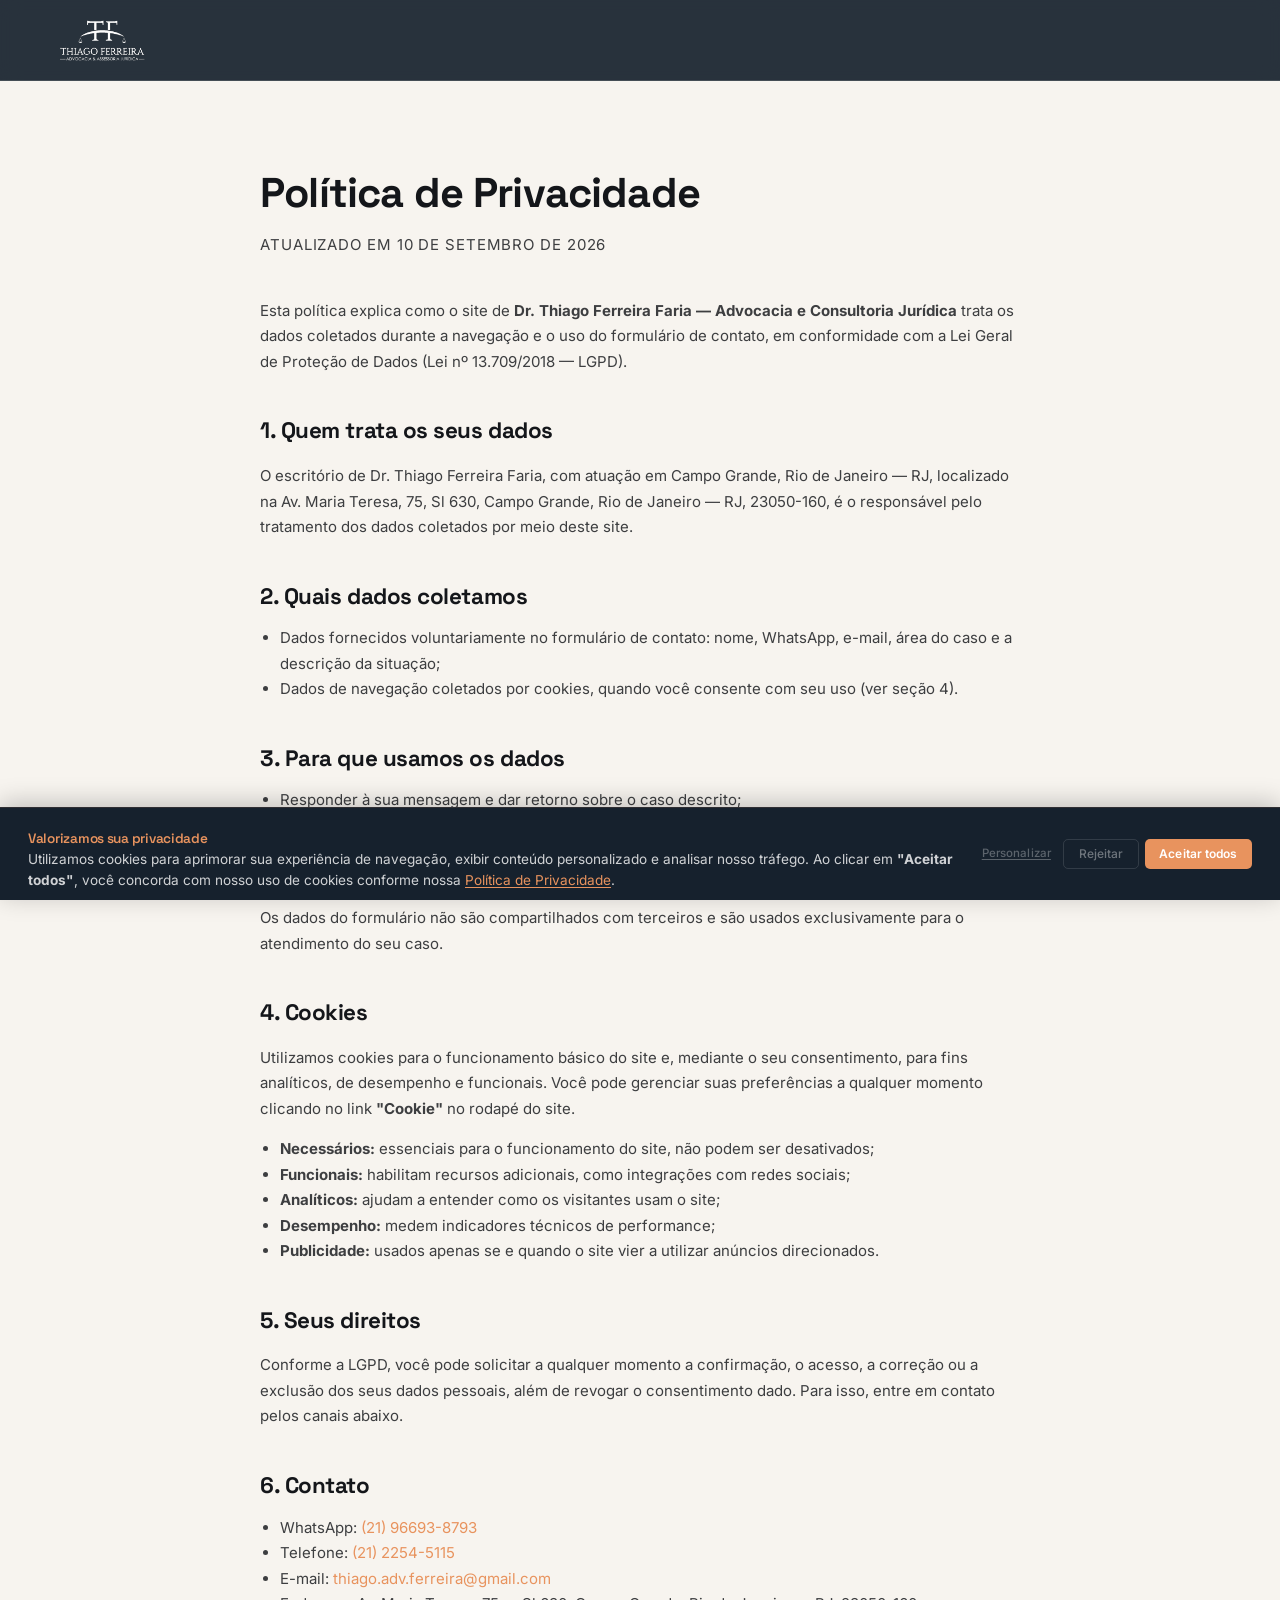
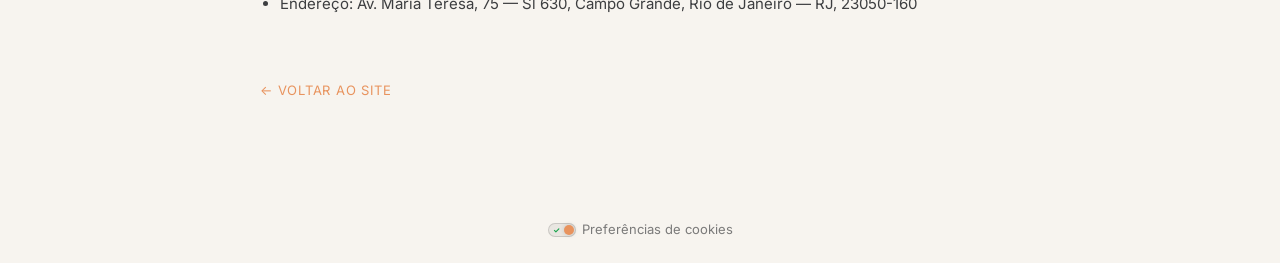
==== politica-de-privacidade.html @ 372c5bd7 "Implementar Cookie Banner Universal AG5 (LGPD) + página de Política de Privacidade Co-Authored-By: C" ====
<!DOCTYPE html>
<html lang="pt-BR">
<head>
<meta charset="UTF-8" />
<meta name="viewport" content="width=device-width, initial-scale=1" />
<title>Política de Privacidade — Dr. Thiago Ferreira Faria Advocacia</title>
<meta name="description" content="Política de privacidade e uso de cookies do site de Dr. Thiago Ferreira Faria — Advocacia e Consultoria Jurídica." />
<meta name="robots" content="noindex, follow" />
<link rel="icon" href="assets/favicon-thiago-ferreira-faria.ico" />
<link rel="preconnect" href="https://fonts.googleapis.com" />
<link rel="preconnect" href="https://fonts.gstatic.com" crossorigin />
<link href="https://fonts.googleapis.com/css2?family=Space+Grotesk:wght@400;500;600;700&family=Inter:wght@300;400;500;600&display=swap" rel="stylesheet" />
<link rel="stylesheet" href="style.css" />
<link rel="stylesheet" href="cookie-banner.css" />
<style>
  .legal{padding:clamp(140px,18vh,180px) var(--pad-x) clamp(64px,10vh,120px);background:var(--color-offwhite)}
  .legal__wrap{max-width:760px;margin:0 auto}
  .legal h1{font-size:clamp(1.8rem,4vw,2.6rem);margin:0 0 8px}
  .legal__updated{margin:0 0 40px;font-size:13px;letter-spacing:.06em;text-transform:uppercase;color:rgba(20,22,26,.55)}
  .legal h2{font-size:clamp(1.1rem,2vw,1.4rem);margin:40px 0 12px}
  .legal p,.legal li{font-size:15px;line-height:1.7;color:rgba(20,22,26,.82)}
  .legal ul{padding-left:20px;margin:0 0 16px}
  .legal a{color:var(--color-copper)}
  .legal__back{display:inline-block;margin-top:48px;font-size:13px;text-transform:uppercase;letter-spacing:.06em}
</style>
</head>
<body>

<nav class="nav is-solid" id="nav">
  <a class="nav__logo" href="index.html" aria-label="Início">
    <img src="assets/logo-thiago-ferreira-faria-advocacia.webp" alt="Thiago Ferreira — Advocacia &amp; Assessoria Jurídica" />
  </a>
</nav>

<main class="legal">
  <div class="legal__wrap">
    <h1>Política de Privacidade</h1>
    <p class="legal__updated">Atualizado em 10 de setembro de 2026</p>

    <p>Esta política explica como o site de <strong>Dr. Thiago Ferreira Faria — Advocacia e Consultoria Jurídica</strong> trata os dados coletados durante a navegação e o uso do formulário de contato, em conformidade com a Lei Geral de Proteção de Dados (Lei nº 13.709/2018 — LGPD).</p>

    <h2>1. Quem trata os seus dados</h2>
    <p>O escritório de Dr. Thiago Ferreira Faria, com atuação em Campo Grande, Rio de Janeiro — RJ, localizado na Av. Maria Teresa, 75, Sl 630, Campo Grande, Rio de Janeiro — RJ, 23050-160, é o responsável pelo tratamento dos dados coletados por meio deste site.</p>

    <h2>2. Quais dados coletamos</h2>
    <ul>
      <li>Dados fornecidos voluntariamente no formulário de contato: nome, WhatsApp, e-mail, área do caso e a descrição da situação;</li>
      <li>Dados de navegação coletados por cookies, quando você consente com seu uso (ver seção 4).</li>
    </ul>

    <h2>3. Para que usamos os dados</h2>
    <ul>
      <li>Responder à sua mensagem e dar retorno sobre o caso descrito;</li>
      <li>Manter contato sobre o andamento do atendimento solicitado;</li>
      <li>Melhorar a experiência de navegação no site, quando cookies analíticos ou de desempenho forem autorizados.</li>
    </ul>
    <p>Os dados do formulário não são compartilhados com terceiros e são usados exclusivamente para o atendimento do seu caso.</p>

    <h2>4. Cookies</h2>
    <p>Utilizamos cookies para o funcionamento básico do site e, mediante o seu consentimento, para fins analíticos, de desempenho e funcionais. Você pode gerenciar suas preferências a qualquer momento clicando no link <strong>"Cookie"</strong> no rodapé do site.</p>
    <ul>
      <li><strong>Necessários:</strong> essenciais para o funcionamento do site, não podem ser desativados;</li>
      <li><strong>Funcionais:</strong> habilitam recursos adicionais, como integrações com redes sociais;</li>
      <li><strong>Analíticos:</strong> ajudam a entender como os visitantes usam o site;</li>
      <li><strong>Desempenho:</strong> medem indicadores técnicos de performance;</li>
      <li><strong>Publicidade:</strong> usados apenas se e quando o site vier a utilizar anúncios direcionados.</li>
    </ul>

    <h2>5. Seus direitos</h2>
    <p>Conforme a LGPD, você pode solicitar a qualquer momento a confirmação, o acesso, a correção ou a exclusão dos seus dados pessoais, além de revogar o consentimento dado. Para isso, entre em contato pelos canais abaixo.</p>

    <h2>6. Contato</h2>
    <ul>
      <li>WhatsApp: <a href="https://wa.me/5521966938793" target="_blank" rel="noopener">(21) 96693-8793</a></li>
      <li>Telefone: <a href="tel:+552122545115">(21) 2254-5115</a></li>
      <li>E-mail: <a href="mailto:thiago.adv.ferreira@gmail.com">thiago.adv.ferreira@gmail.com</a></li>
      <li>Endereço: Av. Maria Teresa, 75 — Sl 630, Campo Grande, Rio de Janeiro — RJ, 23050-160</li>
    </ul>

    <a class="legal__back" href="index.html">← Voltar ao site</a>
  </div>
</main>

<div class="wrap" style="max-width:1180px;margin:0 auto;padding:24px var(--pad-x);text-align:center">
  <a href="#" id="ck-prefs-link" style="text-decoration:none; color:inherit; display:inline-flex; align-items:center; gap:6px; font-size:13px; color:rgba(20,22,26,.55)">
    <span style="display:inline-flex; align-items:center; width:28px; height:14px; background:rgba(20,22,26,0.06); border-radius:10px; padding:2px; border:1px solid rgba(20,22,26,0.15); position:relative; font-size:8px; font-weight:bold;">
      <span style="color:#16a34a; margin-left:2px;">✓</span>
      <span style="color:#dc2626; margin-left:auto; margin-right:2px;">✕</span>
      <span style="position:absolute; left:15px; width:10px; height:10px; background:var(--color-copper); border-radius:50%; box-shadow:0 0 5px rgba(0,0,0,0.15);"></span>
    </span>
    Preferências de cookies
  </a>
</div>

<div id="ck-banner" class="ck-banner" role="dialog" aria-modal="true" aria-label="Aviso de cookies" aria-live="polite" aria-hidden="true">
  <div class="ck-banner__inner">
    <div class="ck-banner__content">
      <h2 class="ck-banner__title">Valorizamos sua privacidade</h2>
      <p class="ck-banner__text">
        Utilizamos cookies para aprimorar sua experiência de navegação, exibir conteúdo
        personalizado e analisar nosso tráfego. Ao clicar em <strong>"Aceitar todos"</strong>,
        você concorda com nosso uso de cookies conforme nossa
        <a href="politica-de-privacidade.html" class="ck-banner__link">Política de Privacidade</a>.
      </p>
    </div>
    <div class="ck-banner__actions">
      <button id="ck-customize" class="ck-btn ck-btn--ghost">Personalizar</button>
      <button id="ck-reject" class="ck-btn ck-btn--outline">Rejeitar</button>
      <button id="ck-accept-all" class="ck-btn ck-btn--primary">Aceitar todos</button>
    </div>
  </div>
</div>

<div id="ck-modal" class="ck-modal" role="dialog" aria-modal="true" aria-label="Personalizar preferências de cookies" aria-hidden="true">
  <div class="ck-modal__overlay" id="ck-modal-overlay"></div>
  <div class="ck-modal__box">
    <div class="ck-modal__header">
      <h2 class="ck-modal__title">Personalizar preferências de consentimento</h2>
      <button class="ck-modal__close" id="ck-modal-close" aria-label="Fechar modal">
        <svg width="18" height="18" viewBox="0 0 24 24" fill="none" aria-hidden="true">
          <path d="M18 6L6 18M6 6l12 12" stroke="currentColor" stroke-width="2" stroke-linecap="round" stroke-linejoin="round" />
        </svg>
      </button>
    </div>
    <div class="ck-modal__body">
      <p class="ck-modal__intro">
        Utilizamos cookies para ajudar você a navegar com eficiência e executar certas funções.
        Os cookies classificados como <strong>"Necessário"</strong> são essenciais para o
        funcionamento básico do site e não podem ser desativados.
      </p>

      <div class="ck-category">
        <div class="ck-category__header">
          <div class="ck-category__info">
            <h3 class="ck-category__name">Necessário</h3>
            <p class="ck-category__desc">Essenciais para o funcionamento do site. Não armazenam dados pessoalmente identificáveis.</p>
          </div>
          <span class="ck-category__badge">Sempre ativo</span>
        </div>
      </div>

      <div class="ck-category">
        <div class="ck-category__header">
          <div class="ck-category__info">
            <h3 class="ck-category__name">Funcional</h3>
            <p class="ck-category__desc">Ajudam a executar funcionalidades como compartilhamento em mídia social e recursos de terceiros.</p>
          </div>
          <label class="ck-toggle" aria-label="Ativar cookies funcionais">
            <input type="checkbox" id="ck-functional" name="functional">
            <span class="ck-toggle__slider"></span>
          </label>
        </div>
      </div>

      <div class="ck-category">
        <div class="ck-category__header">
          <div class="ck-category__info">
            <h3 class="ck-category__name">Analítico</h3>
            <p class="ck-category__desc">Usados para entender como os visitantes interagem com o site (visitantes, taxa de rejeição, etc.).</p>
          </div>
          <label class="ck-toggle" aria-label="Ativar cookies analíticos">
            <input type="checkbox" id="ck-analytics" name="analytics">
            <span class="ck-toggle__slider"></span>
          </label>
        </div>
      </div>

      <div class="ck-category">
        <div class="ck-category__header">
          <div class="ck-category__info">
            <h3 class="ck-category__name">Desempenho</h3>
            <p class="ck-category__desc">Analisam índices de desempenho do site para oferecer melhor experiência ao visitante.</p>
          </div>
          <label class="ck-toggle" aria-label="Ativar cookies de desempenho">
            <input type="checkbox" id="ck-performance" name="performance">
            <span class="ck-toggle__slider"></span>
          </label>
        </div>
      </div>

      <div class="ck-category">
        <div class="ck-category__header">
          <div class="ck-category__info">
            <h3 class="ck-category__name">Publicidade</h3>
            <p class="ck-category__desc">Entregam anúncios personalizados com base nas páginas visitadas anteriormente.</p>
          </div>
          <label class="ck-toggle" aria-label="Ativar cookies de publicidade">
            <input type="checkbox" id="ck-advertising" name="advertising">
            <span class="ck-toggle__slider"></span>
          </label>
        </div>
      </div>
    </div>

    <div class="ck-modal__footer">
      <button id="ck-modal-reject" class="ck-btn ck-btn--outline">Rejeitar</button>
      <button id="ck-modal-save" class="ck-btn ck-btn--ghost">Salvar Preferências</button>
      <button id="ck-modal-accept-all" class="ck-btn ck-btn--primary">Aceitar todos</button>
    </div>
  </div>
</div>

<button id="ck-prefs-btn" class="ck-prefs-btn" aria-label="Preferências de cookies" style="display:none;">Cookies</button>

<script src="cookie-banner.js" defer></script>
</body>
</html>
---- style.css ----
:root{
  --color-navy:#16212D;
  --color-navy-soft:#1B2836;
  --color-copper:#E8935E;
  --color-offwhite:#F7F4EF;
  --color-ink:#14161A;
  --pad-x:clamp(16px,4vw,56px);
  --sec-y:clamp(64px,12vh,140px);
  --ease-out-soft:cubic-bezier(.16,1,.3,1);
}

*,*::before,*::after{box-sizing:border-box}
html{scroll-behavior:smooth}
body{
  margin:0;background:var(--color-offwhite);color:var(--color-ink);
  font-family:Inter,system-ui,-apple-system,sans-serif;font-size:16px;line-height:1.5;
  -webkit-font-smoothing:antialiased;overflow-x:hidden;
}
img{max-width:100%;display:block}
a{color:var(--color-copper);text-decoration:none;transition:color .2s ease}
a:hover{color:var(--color-ink)}
h1,h2,h3{font-family:'Space Grotesk',Inter,sans-serif;letter-spacing:-.02em;text-wrap:balance}
p{text-wrap:pretty}

/* ---------- utilitários ---------- */
.wrap{max-width:1180px;margin:0 auto}
.wrap--narrow{max-width:1000px}
.section{padding:var(--sec-y) var(--pad-x)}
.section--tight{padding-top:0}
.section--light{background:var(--color-offwhite)}
.section--navy{background:var(--color-navy);color:var(--color-offwhite)}
.kicker{margin:0 0 18px;font-size:12px;letter-spacing:.26em;text-transform:uppercase;font-weight:600}
.kicker--copper{color:var(--color-copper)}
.h2{margin:0;font-weight:600;font-size:clamp(1.9rem,4.2vw,3.2rem);line-height:1.05}
.h2--sm{font-size:clamp(1.8rem,3.6vw,2.8rem);line-height:1.08;margin-bottom:24px}
.section__title{margin-bottom:clamp(28px,5vh,56px)}
.lede{margin:0 0 18px;font-size:clamp(15px,1.4vw,17px);line-height:1.7;color:rgba(20,22,26,.78)}
.label{margin:0 0 6px;font-size:12px;letter-spacing:.14em;text-transform:uppercase;font-weight:600;color:rgba(247,244,239,.55)}

.btn{
  display:inline-block;padding:16px 26px;border-radius:2px;font-size:14px;font-weight:600;
  letter-spacing:.04em;transition:background .2s ease,color .2s ease,border-color .2s ease;
}
.btn--copper{background:var(--color-copper);color:var(--color-ink)}
.btn--copper:hover{background:var(--color-offwhite);color:var(--color-ink)}
.btn--light{background:var(--color-offwhite);color:var(--color-ink)}
.btn--light:hover{background:var(--color-copper)}
.btn--navy{background:var(--color-navy);color:var(--color-offwhite)}
.btn--navy:hover{background:var(--color-ink);color:var(--color-offwhite)}
.btn--ghost{border:1px solid rgba(247,244,239,.35);color:var(--color-offwhite);font-weight:500}
.btn--ghost:hover{border-color:var(--color-copper);color:var(--color-copper)}
.btn--block{width:100%;border:0;cursor:pointer;text-transform:uppercase;letter-spacing:.06em;padding:16px;font-family:inherit}

/* ---------- nav ---------- */
.nav{
  position:fixed;inset:0 0 auto;z-index:100;display:flex;align-items:center;justify-content:space-between;
  gap:16px;padding:14px var(--pad-x);border-bottom:1px solid transparent;
  transition:background .3s ease,backdrop-filter .3s ease,border-color .3s ease;
}
.nav.is-solid{background:rgba(22,33,45,.92);backdrop-filter:blur(10px);border-bottom-color:rgba(247,244,239,.14)}
.nav__logo img{height:52px;width:auto}
.nav__right{display:flex;align-items:center;gap:clamp(14px,2vw,30px)}
.nav__menu{display:none;gap:clamp(14px,2vw,30px);align-items:center}
.nav__menu a{color:var(--color-offwhite);font-size:13px;letter-spacing:.08em;text-transform:uppercase;font-weight:500}
.nav__menu a:hover{color:var(--color-copper)}
.nav__cta{padding:12px 20px;font-size:13px;text-transform:uppercase;letter-spacing:.06em;white-space:nowrap}
.nav__toggle{
  display:flex;flex-direction:column;justify-content:center;gap:5px;width:42px;height:42px;
  background:none;border:1px solid rgba(247,244,239,.3);border-radius:2px;cursor:pointer;padding:0 10px;
}
.nav__toggle span{display:block;height:1.5px;background:var(--color-offwhite)}

@media (min-width:900px){
  .nav__menu{display:flex}
  .nav__toggle{display:none}
}
@media (max-width:899px){
  .nav__cta{font-size:12px;padding:11px 14px}
  .nav::before{
    content:'';position:absolute;inset:0;z-index:-1;pointer-events:none;
    background:linear-gradient(180deg,rgba(20,22,26,.55),rgba(20,22,26,0));
    opacity:1;transition:opacity .3s ease;
  }
  .nav.is-solid::before{opacity:0}
}

/* ---------- drawer (menu mobile) ---------- */
.drawer-overlay{
  position:fixed;inset:0;z-index:9998;background:rgba(20,22,26,.55);
  opacity:0;visibility:hidden;transition:opacity .3s var(--ease-out-soft),visibility 0s linear .3s;
}
.drawer-overlay.is-open{opacity:1;visibility:visible;transition:opacity .3s var(--ease-out-soft)}

.drawer{
  position:fixed;top:0;right:0;bottom:0;z-index:9999;width:min(84vw,360px);
  background:var(--color-navy);color:var(--color-offwhite);
  display:flex;flex-direction:column;
  box-shadow:-20px 0 60px rgba(0,0,0,.35);
  transform:translateX(100%);transition:transform .35s var(--ease-out-soft);
}
.drawer.is-open{transform:translateX(0)}

.drawer__head{
  display:flex;align-items:center;justify-content:space-between;
  padding:18px var(--pad-x);border-bottom:1px solid rgba(247,244,239,.14);
}
.drawer__logo{height:44px;width:auto}
.drawer__close{
  display:flex;align-items:center;justify-content:center;position:relative;
  width:42px;height:42px;background:none;border:1px solid rgba(247,244,239,.3);
  border-radius:2px;cursor:pointer;padding:0;
}
.drawer__close span{
  position:absolute;width:18px;height:1.5px;background:var(--color-offwhite);
}
.drawer__close span:first-child{transform:rotate(45deg)}
.drawer__close span:last-child{transform:rotate(-45deg)}

.drawer__menu{
  display:flex;flex-direction:column;gap:6px;padding:24px var(--pad-x);overflow-y:auto;
}
.drawer__menu a{
  padding:14px 2px;color:var(--color-offwhite);font-family:'Space Grotesk',Inter,sans-serif;
  font-size:20px;font-weight:500;letter-spacing:-.01em;opacity:.85;
  border-bottom:1px solid rgba(247,244,239,.1);transition:opacity .2s ease,color .2s ease;
}
.drawer__menu a:hover{opacity:1;color:var(--color-copper)}
.drawer__cta{
  margin-top:18px;text-align:center;border:0;font-size:13px;
  text-transform:uppercase;letter-spacing:.06em;
}

body.drawer-lock{overflow:hidden}

@media (min-width:900px){
  .drawer,.drawer-overlay{display:none}
}

/* ---------- hero ---------- */
.hero{
  position:relative;overflow:hidden;background:var(--color-navy);color:var(--color-offwhite);
  min-height:92vh;display:flex;flex-direction:column;justify-content:center;
  padding:clamp(110px,15vh,150px) var(--pad-x) clamp(48px,7vh,80px);
}
.hero__glow{position:absolute;top:0;right:0;width:52%;height:100%;pointer-events:none;
  background:linear-gradient(180deg,rgba(232,147,94,.10),rgba(232,147,94,0))}
.hero__inner{position:relative;max-width:1600px;margin:0 auto;display:grid;grid-template-columns:1fr;gap:clamp(32px,5vw,64px);align-items:center}
.hero__text{min-width:0;max-width:820px}
.hero__title{margin:0;font-weight:600;line-height:.94;letter-spacing:-.03em;font-size:clamp(2.8rem,7.8vw,7rem)}
.hero__title span{display:block}
.hero__accent{color:var(--color-copper)}
.hero__lede{margin:clamp(20px,3.5vh,32px) 0 0;max-width:48ch;font-size:clamp(15px,1.5vw,19px);line-height:1.6;color:rgba(247,244,239,.86)}
.hero__actions{display:flex;flex-wrap:wrap;gap:12px;margin-top:clamp(24px,3.5vh,36px)}
.hero__figure{max-width:420px;width:100%;margin:0;position:relative;justify-self:start;
  animation:revealIn 900ms ease-out 200ms both}
.hero__figure img{width:100%;border-radius:2px;box-shadow:0 30px 70px rgba(0,0,0,.55)}
.hero__figure figcaption{
  position:absolute;left:0;bottom:-1px;background:var(--color-copper);color:var(--color-ink);
  font-size:11px;letter-spacing:.14em;text-transform:uppercase;font-weight:600;padding:8px 12px;
}

@media (min-width:1000px){
  .hero__inner{grid-template-columns:1.5fr 1fr}
  .hero__figure{justify-self:end;max-width:100%}
}

/* ---------- hero mobile: foto de fundo com degradê ---------- */
@media (max-width:999px){
  .hero{min-height:100svh;justify-content:flex-end;padding-bottom:clamp(40px,7vh,64px)}
  .hero__inner{display:block}
  .hero__figure{
    position:absolute;inset:0;max-width:none;margin:0;z-index:0;
    animation:none;justify-self:auto;
  }
  .hero__figure img{
    width:100%;height:100%;object-fit:cover;object-position:75% 22%;
    border-radius:0;box-shadow:none;opacity:.4;
  }
  .hero__figure::after{
    content:'';position:absolute;inset:0;
    background:linear-gradient(90deg,var(--color-navy) 40%,rgba(22,33,45,.55) 68%,rgba(22,33,45,.15) 100%),
      linear-gradient(0deg,var(--color-navy) 0%,rgba(22,33,45,.2) 30%,rgba(22,33,45,.2) 70%,var(--color-navy) 100%);
  }
  .hero__figure figcaption{display:none}
  .hero__text{position:relative;z-index:1}
}

/* ---------- problema ---------- */
.problem__grid{display:grid;grid-template-columns:repeat(auto-fit,minmax(280px,1fr));gap:clamp(28px,5vw,72px);align-items:start}
.problem__body{display:flex;flex-direction:column;gap:22px}
.pillars{list-style:none;margin:0;padding:0;display:grid;gap:1px;background:rgba(20,22,26,.12);border-top:1px solid rgba(20,22,26,.12)}
.pillars li{background:var(--color-offwhite);padding:20px 0;display:flex;gap:18px;align-items:baseline}
.pillars span{font-family:'Space Grotesk',sans-serif;color:var(--color-copper);font-weight:600;font-size:14px}
.pillars p{margin:0;font-size:15px;line-height:1.6}
.pillars strong{font-weight:600}

/* ---------- serviços ---------- */
.section__head{display:flex;flex-wrap:wrap;justify-content:space-between;align-items:end;gap:24px;margin-bottom:clamp(36px,6vh,72px)}
.section__head .h2{max-width:20ch;font-size:clamp(1.9rem,4.4vw,3.4rem);line-height:1.04}
.section__head-note{margin:0;max-width:36ch;font-size:15px;line-height:1.7;color:rgba(247,244,239,.7)}
.services{display:grid;grid-template-columns:repeat(auto-fit,minmax(min(100%,300px),1fr));gap:1px;background:rgba(247,244,239,.16)}
.service{
  position:relative;overflow:hidden;background:var(--color-navy);padding:clamp(28px,4vw,44px);
  min-height:280px;display:flex;flex-direction:column;justify-content:flex-end;transition:background .25s ease;
}
.service:hover{background:var(--color-navy-soft)}
.service__num{
  position:absolute;top:8px;right:16px;pointer-events:none;font-family:'Space Grotesk',sans-serif;
  font-weight:700;font-size:clamp(5rem,9vw,8rem);line-height:1;color:rgba(232,147,94,.16);
}
.service h3{position:relative;margin:0 0 12px;font-size:clamp(1.3rem,2.2vw,1.75rem);font-weight:600}
.service p{position:relative;margin:0;font-size:15px;line-height:1.65;color:rgba(247,244,239,.76)}
.service--cta{background:var(--color-copper);color:var(--color-ink);justify-content:space-between;gap:20px}
.service--cta:hover{background:var(--color-copper)}
.service--cta h3{line-height:1.15;margin:0}
.service--cta p{margin:0 0 20px;color:rgba(20,22,26,.8)}

/* ---------- galeria ---------- */
.gallery{display:grid;grid-template-columns:repeat(auto-fit,minmax(min(100%,260px),1fr));gap:clamp(16px,2.5vw,28px)}
.gallery figure{margin:0}
.gallery img{width:100%;aspect-ratio:3/4;object-fit:cover;border-radius:2px;filter:saturate(.9)}
.gallery .img--top{object-position:center 20%;filter:none}
.gallery figcaption{margin-top:12px;font-size:13px;line-height:1.5;color:rgba(20,22,26,.62)}
.video-card{
  background:var(--color-navy);color:var(--color-offwhite);border-radius:2px;
  padding:clamp(24px,3vw,32px);display:flex;flex-direction:column;justify-content:space-between;gap:24px;
}
.video-card__title{margin:0;font-family:'Space Grotesk',sans-serif;font-size:clamp(1.1rem,1.8vw,1.4rem);line-height:1.3;font-weight:500}
.video-card p{margin:0 0 18px;font-size:14px;line-height:1.6;color:rgba(247,244,239,.72)}
.video-card .btn{padding:12px 18px;font-size:13px}

/* ---------- sobre + counters ---------- */
.about{display:grid;grid-template-columns:repeat(auto-fit,minmax(min(100%,320px),1fr));gap:clamp(32px,5vw,72px);align-items:center}
.signature{margin:0;font-size:13px;letter-spacing:.1em;text-transform:uppercase;color:rgba(20,22,26,.55);font-weight:600}
.counters{display:grid;grid-template-columns:repeat(auto-fit,minmax(150px,1fr));gap:1px;background:rgba(20,22,26,.14)}
.counter{background:var(--color-offwhite);padding:clamp(22px,3vw,34px) clamp(16px,2vw,24px)}
.counter__num{margin:0;font-family:'Space Grotesk',sans-serif;font-weight:700;font-size:clamp(2.6rem,6vw,4rem);line-height:1;letter-spacing:-.04em;color:var(--color-navy)}
.counter__label{margin:10px 0 0;font-size:13px;line-height:1.5;letter-spacing:.06em;text-transform:uppercase;color:rgba(20,22,26,.6);font-weight:600}
.counter--dark{background:var(--color-navy);color:var(--color-offwhite);display:flex;flex-direction:column;justify-content:center;gap:8px}
.counter__title{margin:0;font-family:'Space Grotesk',sans-serif;font-size:1.05rem;font-weight:600;line-height:1.3}
.counter__sub{margin:0;font-size:13px;line-height:1.5;color:rgba(247,244,239,.72)}

/* ---------- citação ---------- */
.quote{
  background:var(--color-navy);color:var(--color-offwhite);min-height:70vh;
  display:flex;align-items:center;justify-content:center;padding:clamp(80px,18vh,180px) var(--pad-x);
}
.quote blockquote{margin:0;max-width:22ch;text-align:center;animation:fadeIn 900ms ease-in-out both}
.quote p{margin:0;font-family:'Space Grotesk',sans-serif;font-weight:600;font-size:clamp(2rem,6.4vw,5rem);line-height:1.04;letter-spacing:-.03em}
.quote span{color:var(--color-copper)}
.quote footer{margin-top:clamp(24px,4vh,44px);font-size:12px;letter-spacing:.22em;text-transform:uppercase;color:rgba(247,244,239,.6);font-weight:600}

/* ---------- faq ---------- */
.faq{border-top:1px solid rgba(20,22,26,.16)}
.faq__item{border-bottom:1px solid rgba(20,22,26,.16)}
.faq__q{
  width:100%;background:none;border:0;padding:24px 0;cursor:pointer;color:var(--color-ink);
  display:flex;gap:20px;align-items:baseline;justify-content:space-between;text-align:left;font-family:inherit;
}
.faq__q span{font-family:'Space Grotesk',sans-serif;font-size:clamp(1rem,1.7vw,1.3rem);font-weight:500;line-height:1.35}
.faq__q i{color:var(--color-copper);font-size:22px;line-height:1;font-style:normal;flex:0 0 auto;transition:transform .25s ease}
.faq__q[aria-expanded="true"] i{transform:rotate(45deg)}
.faq__a{display:none}
.faq__a p{margin:0;padding:0 0 24px;max-width:70ch;font-size:15px;line-height:1.7;color:rgba(20,22,26,.75)}
.faq__item.is-open .faq__a{display:block;animation:revealUp 350ms var(--ease-out-soft) both}

/* ---------- localização ---------- */
.local{display:grid;grid-template-columns:repeat(auto-fit,minmax(min(100%,320px),1fr));gap:clamp(28px,4vw,56px);align-items:start}
.local__info{display:flex;flex-direction:column;gap:22px;font-size:15px;line-height:1.65}
.local__info p{margin:0;color:rgba(247,244,239,.9)}
.local__links{display:flex;flex-direction:column;gap:6px}
.local__links a{color:var(--color-offwhite)}
.local__links a:hover{color:var(--color-copper)}
.local__actions{display:flex;flex-wrap:wrap;gap:12px}
.local__actions .btn{padding:14px 22px}
.map{border:1px solid rgba(247,244,239,.18);border-radius:2px;overflow:hidden;min-height:380px;display:flex}
.map iframe{width:100%;min-height:380px;border:0;filter:grayscale(.25)}

/* ---------- contato ---------- */
.contact{display:grid;grid-template-columns:repeat(auto-fit,minmax(min(100%,320px),1fr));gap:clamp(32px,5vw,72px);align-items:start}
.contact .h2{margin-bottom:24px;font-size:clamp(2rem,4.6vw,3.4rem);line-height:1.03}
.contact .lede{max-width:44ch;margin-bottom:28px}
.note{margin:0;font-size:13px;line-height:1.6;color:rgba(20,22,26,.55)}
.form{background:var(--color-navy);color:var(--color-offwhite);border-radius:2px;padding:clamp(24px,3.5vw,40px);display:flex;flex-direction:column;gap:18px}
.form label{display:flex;flex-direction:column;gap:8px;font-size:12px;letter-spacing:.12em;text-transform:uppercase;font-weight:600;color:rgba(247,244,239,.7)}
.form input,.form select,.form textarea{
  background:rgba(247,244,239,.06);border:1px solid rgba(247,244,239,.22);color:var(--color-offwhite);
  padding:14px;font-size:15px;border-radius:2px;font-family:inherit;font-weight:400;
  letter-spacing:normal;text-transform:none;
}
.form textarea{resize:vertical}
.form input:focus,.form select:focus,.form textarea:focus{outline:none;border-color:var(--color-copper)}
.form input.is-invalid,.form textarea.is-invalid{border-color:var(--color-copper);background:rgba(232,147,94,.08)}
.form option{color:var(--color-ink)}
.form__error{margin:0;font-size:14px;line-height:1.5;color:var(--color-copper)}
.form__ok{margin:0;font-size:14px;line-height:1.5;background:rgba(232,147,94,.2);padding:12px;border-radius:2px}
.form__fine{margin:0;font-size:12px;line-height:1.5;color:rgba(247,244,239,.5)}

/* ---------- rodapé ---------- */
.footer{background:var(--color-ink);color:var(--color-offwhite);padding:clamp(48px,8vh,88px) var(--pad-x) 0}
.footer__grid{display:grid;grid-template-columns:repeat(auto-fit,minmax(min(100%,220px),1fr));gap:clamp(28px,4vw,56px);padding-bottom:clamp(36px,6vh,64px)}
.footer__logo{height:64px;width:auto;margin-bottom:20px}
.footer p{margin:0;max-width:32ch;font-size:14px;line-height:1.7;color:rgba(247,244,239,.62)}
.footer__title{margin:0 0 16px;font-size:12px;letter-spacing:.16em;text-transform:uppercase;color:var(--color-copper);font-weight:600}
.footer__links{display:flex;flex-direction:column;gap:12px;font-size:14px;line-height:1.5}
.footer__links a{color:rgba(247,244,239,.85)}
.footer__links a:hover{color:var(--color-copper)}
.credits{border-top:1px solid rgba(247,244,239,.14);padding:22px 0 30px;display:flex;flex-wrap:wrap;gap:12px;justify-content:space-between;font-size:13px;color:rgba(247,244,239,.55)}
.credits p{margin:0;color:inherit;max-width:none}
.credits a{color:var(--color-copper);font-weight:600}
.credits__right{display:flex;flex-wrap:wrap;align-items:center;gap:18px}
.credits__right a{color:inherit;font-weight:400}
.credits__right a:hover{color:var(--color-copper)}

/* ---------- animações ---------- */
@keyframes revealUp{from{opacity:0;transform:translateY(28px)}to{opacity:1;transform:none}}
@keyframes revealIn{from{opacity:0;transform:scale(.94)}to{opacity:1;transform:none}}
@keyframes fadeIn{from{opacity:0}to{opacity:1}}

.reveal{animation:revealUp 700ms var(--ease-out-soft) both;will-change:transform,opacity}
.hero__text .reveal:nth-of-type(2){animation-delay:110ms}
.hero__text .reveal:nth-of-type(3){animation-delay:220ms}
.hero__title .reveal:nth-child(2){animation-delay:110ms}
.hero__title .reveal:nth-child(3){animation-delay:220ms}

/* revelação ligada ao scroll onde houver suporte; sem suporte, anima no load */
@supports (animation-timeline:view()){
  .section .reveal{animation-timeline:view();animation-range:entry 4% cover 24%;animation-delay:0s}
  .quote blockquote{animation-timeline:view();animation-range:entry 10% cover 40%}
}

@media (prefers-reduced-motion:reduce){
  html{scroll-behavior:auto}
  *,*::before,*::after{animation:none !important;transition-duration:.01ms !important}
}
---- cookie-banner.css ----
/* ==========================================================
   COOKIE BANNER UNIVERSAL — Skill Profissional (Versão AG5)
   Versão: 2.1.0
   Compatível com: Qualquer site HTML/CSS/JS
   Sem dependências externas
   ========================================================== */

:root {
    /* ── Cores principais (sincronizadas com o site: --color-navy / --color-copper) ── */
    --ck-bg: #16212D;
    /* var(--color-navy) do projeto */
    --ck-accent: #E8935E;
    /* var(--color-copper) do projeto */
    --ck-accent-dark: #d47c46;
    /* Tom de cobre mais fechado para hover */
    --ck-accent-rgb: 232, 147, 94;
    /* RGB correspondente ao #E8935E */

    /* ── Texto ── */
    --ck-text-primary: rgba(255, 255, 255, 0.95);
    --ck-text-muted: rgba(255, 255, 255, 0.8);
    /* Contraste aumentado para melhor legibilidade */
    --ck-text-link: var(--ck-accent);

    /* ── Modal (fundo claro) ── */
    --ck-modal-bg: #ffffff;
    --ck-modal-footer-bg: #f8f9fa;
    --ck-modal-border: rgba(0, 0, 0, 0.1);
    --ck-modal-text: #1a1a1a;
    --ck-modal-text-muted: #4a4a4a;
    /* Escurecido para melhor leitura */
    --ck-modal-category-name: #111111;

    /* ── Toggle ── */
    --ck-toggle-off: #d0d5db;
    --ck-toggle-on: var(--ck-accent);

    /* ── Layout ── */
    --ck-radius: 12px;
    --ck-radius-sm: 5px;
    --ck-max-width: 1280px;
    --ck-modal-max-width: 520px;

    /* ── Animação ── */
    --ck-transition: 280ms cubic-bezier(0.4, 0, 0.2, 1);
    --ck-ease-out: cubic-bezier(0.16, 1, 0.3, 1);

    /* ── Z-index ── */
    --ck-z-banner: 9000;
    --ck-z-overlay: 9050;
    --ck-z-modal: 9100;
    --ck-z-float: 8999;
}

/* ============================================================
   BANNER DE ACEITE
   ============================================================ */
.ck-banner {
    position: fixed;
    bottom: 0;
    left: 0;
    right: 0;
    z-index: var(--ck-z-banner);
    background: var(--ck-bg);
    border-top: 1px solid rgba(var(--ck-accent-rgb), 0.12);
    box-shadow: 0 -4px 24px rgba(0, 0, 0, 0.22);
    transform: translateY(100%);
    transition: transform 0.42s var(--ck-ease-out);
    font-family: Inter, system-ui, -apple-system, sans-serif;
    backdrop-filter: blur(10px);
    -webkit-backdrop-filter: blur(10px);
}

.ck-banner.ck-banner--visible {
    transform: translateY(0);
}

.ck-banner.ck-banner--hidden {
    transform: translateY(100%);
    pointer-events: none;
}

.ck-banner__inner {
    max-width: var(--ck-max-width);
    margin: 0 auto;
    padding: 10px 28px;
    display: flex;
    align-items: center;
    gap: 16px;
}

.ck-banner__content {
    flex: 1;
    min-width: 0;
}

.ck-banner__title {
    font-size: 0.85rem;
    font-weight: 600;
    color: var(--ck-accent);
    margin-bottom: 2px;
    line-height: 1.3;
}

.ck-banner__text {
    font-size: 0.85rem;
    color: var(--ck-text-muted);
    line-height: 1.5;
    margin: 0;
}

.ck-banner__link {
    color: var(--ck-text-link);
    text-decoration: underline;
    text-underline-offset: 2px;
    transition: color var(--ck-transition);
}

.ck-banner__link:hover {
    color: var(--ck-accent);
}

.ck-banner__actions {
    display: flex;
    align-items: center;
    gap: 6px;
    flex-shrink: 0;
}

/* ============================================================
   BOTÕES
   ============================================================ */
.ck-btn {
    display: inline-flex;
    align-items: center;
    justify-content: center;
    padding: 0.38rem 0.9rem;
    font-family: inherit;
    font-size: 0.75rem;
    font-weight: 500;
    border-radius: var(--ck-radius-sm);
    border: none;
    cursor: pointer;
    transition: all var(--ck-transition);
    white-space: nowrap;
    line-height: 1;
    min-height: 30px;
    letter-spacing: 0.1px;
}

/* Primário — Accent */
.ck-btn--primary {
    background: var(--ck-accent);
    color: #fff;
    font-weight: 600;
}

.ck-btn--primary:hover {
    background: var(--ck-accent-dark);
    transform: translateY(-1px);
}

/* Outline — Borda sutil */
.ck-btn--outline {
    background: transparent;
    border: 1px solid rgba(255, 255, 255, 0.12);
    color: rgba(255, 255, 255, 0.38);
}

.ck-btn--outline:hover {
    border-color: rgba(255, 255, 255, 0.28);
    color: rgba(255, 255, 255, 0.65);
}

/* Ghost — Link underline */
.ck-btn--ghost {
    background: transparent;
    color: rgba(255, 255, 255, 0.3);
    border: none;
    padding: 0.38rem 0.4rem;
    text-decoration: underline;
    text-underline-offset: 2px;
    font-size: 0.72rem;
}

/* ============================================================
   MODAL DE PERSONALIZAÇÃO
   ============================================================ */
.ck-modal {
    position: fixed;
    inset: 0;
    z-index: var(--ck-z-modal);
    display: flex;
    align-items: center;
    justify-content: center;
    padding: 20px;
    font-family: Inter, system-ui, -apple-system, sans-serif;
    pointer-events: none;
    opacity: 0;
    transition: opacity var(--ck-transition);
}

.ck-modal.ck-modal--visible {
    pointer-events: all;
    opacity: 1;
}

.ck-modal__overlay {
    position: fixed;
    inset: 0;
    background: rgba(0, 0, 0, 0.55);
    z-index: var(--ck-z-overlay);
    cursor: pointer;
}

.ck-modal__box {
    position: relative;
    z-index: calc(var(--ck-z-modal) + 10);
    background: var(--ck-modal-bg);
    border-radius: var(--ck-radius);
    box-shadow: 0 24px 64px rgba(0, 0, 0, 0.22);
    width: 100%;
    max-width: var(--ck-modal-max-width);
    max-height: 88vh;
    display: flex;
    flex-direction: column;
    overflow: hidden;
    transform: translateY(14px) scale(0.98);
    transition: transform var(--ck-transition);
    border-top: 2px solid var(--ck-accent);
}

.ck-modal.ck-modal--visible .ck-modal__box {
    transform: translateY(0) scale(1);
}

.ck-modal__header {
    display: flex;
    align-items: center;
    justify-content: space-between;
    gap: 12px;
    padding: 14px 18px 11px;
    border-bottom: 1px solid var(--ck-modal-border);
    background: var(--ck-bg);
}

.ck-modal__title {
    font-size: 0.88rem;
    font-weight: 600;
    color: var(--ck-accent);
    margin: 0;
    line-height: 1.3;
}

.ck-modal__close {
    display: flex;
    align-items: center;
    justify-content: center;
    width: 26px;
    height: 26px;
    border-radius: 50%;
    background: rgba(255, 255, 255, 0.08);
    color: rgba(255, 255, 255, 0.55);
    border: none;
    cursor: pointer;
    flex-shrink: 0;
    transition: all var(--ck-transition);
}

.ck-modal__body {
    flex: 1;
    overflow-y: auto;
    padding: 14px 18px;
}

.ck-modal__intro {
    font-size: 0.9rem;
    color: var(--ck-modal-text-muted);
    line-height: 1.6;
    margin-bottom: 12px;
    padding-bottom: 10px;
    border-bottom: 1px solid var(--ck-modal-border);
}

.ck-category__header {
    display: flex;
    align-items: center;
    justify-content: space-between;
    gap: 12px;
    padding: 9px 0;
}

.ck-category__name {
    font-size: 0.8rem;
    font-weight: 600;
    color: var(--ck-modal-category-name);
    margin-bottom: 1px;
}

.ck-category__desc {
    font-size: 0.85rem;
    color: #555;
    line-height: 1.5;
    margin: 0;
}

.ck-category__badge {
    display: inline-flex;
    align-items: center;
    padding: 2px 7px;
    background: rgba(var(--ck-accent-rgb), 0.1);
    color: var(--ck-accent-dark);
    font-size: 0.65rem;
    font-weight: 600;
    border-radius: 20px;
}

.ck-toggle {
    position: relative;
    display: inline-block;
    width: 34px;
    height: 19px;
    cursor: pointer;
}

.ck-toggle input {
    opacity: 0;
    width: 0;
    height: 0;
}

.ck-toggle__slider {
    position: absolute;
    inset: 0;
    background: var(--ck-toggle-off);
    border-radius: 20px;
    transition: background var(--ck-transition);
}

.ck-toggle__slider::before {
    content: '';
    position: absolute;
    width: 13px;
    height: 13px;
    left: 3px;
    top: 3px;
    background: #fff;
    border-radius: 50%;
    transition: transform var(--ck-transition);
}

.ck-toggle input:checked+.ck-toggle__slider {
    background: var(--ck-toggle-on);
}

.ck-toggle input:checked+.ck-toggle__slider::before {
    transform: translateX(15px);
}

.ck-modal__footer {
    display: flex;
    align-items: center;
    justify-content: flex-end;
    gap: 7px;
    padding: 10px 18px;
    border-top: 1px solid var(--ck-modal-border);
    background: var(--ck-modal-footer-bg);
}

/* ============================================================
   TOAST DE FEEDBACK
   ============================================================ */
.ck-toast {
    position: fixed;
    bottom: 20px;
    left: 50%;
    transform: translateX(-50%) translateY(16px);
    background: var(--ck-bg);
    color: var(--ck-accent);
    font-size: 0.82rem;
    font-weight: 600;
    padding: 8px 18px;
    border-radius: var(--ck-radius-sm);
    border: 1px solid rgba(var(--ck-accent-rgb), 0.28);
    box-shadow: 0 8px 24px rgba(0, 0, 0, 0.25);
    z-index: 9999;
    opacity: 0;
    transition: all 300ms ease;
    white-space: nowrap;
}

.ck-toast.ck-toast--visible {
    opacity: 1;
    transform: translateX(-50%) translateY(0);
}

@media (max-width: 767px) {
    .ck-banner__inner {
        flex-direction: column;
        align-items: flex-start;
        padding: 10px 16px;
    }

    .ck-banner__actions {
        width: 100%;
        gap: 5px;
    }

    .ck-banner__actions .ck-btn {
        flex: 1;
    }

    .ck-modal {
        align-items: flex-end;
        padding: 0;
    }

    .ck-modal__box {
        max-width: 100%;
        border-radius: var(--ck-radius) var(--ck-radius) 0 0;
    }

    .ck-modal__footer {
        flex-direction: column;
    }

    .ck-modal__footer .ck-btn {
        width: 100%;
    }
}
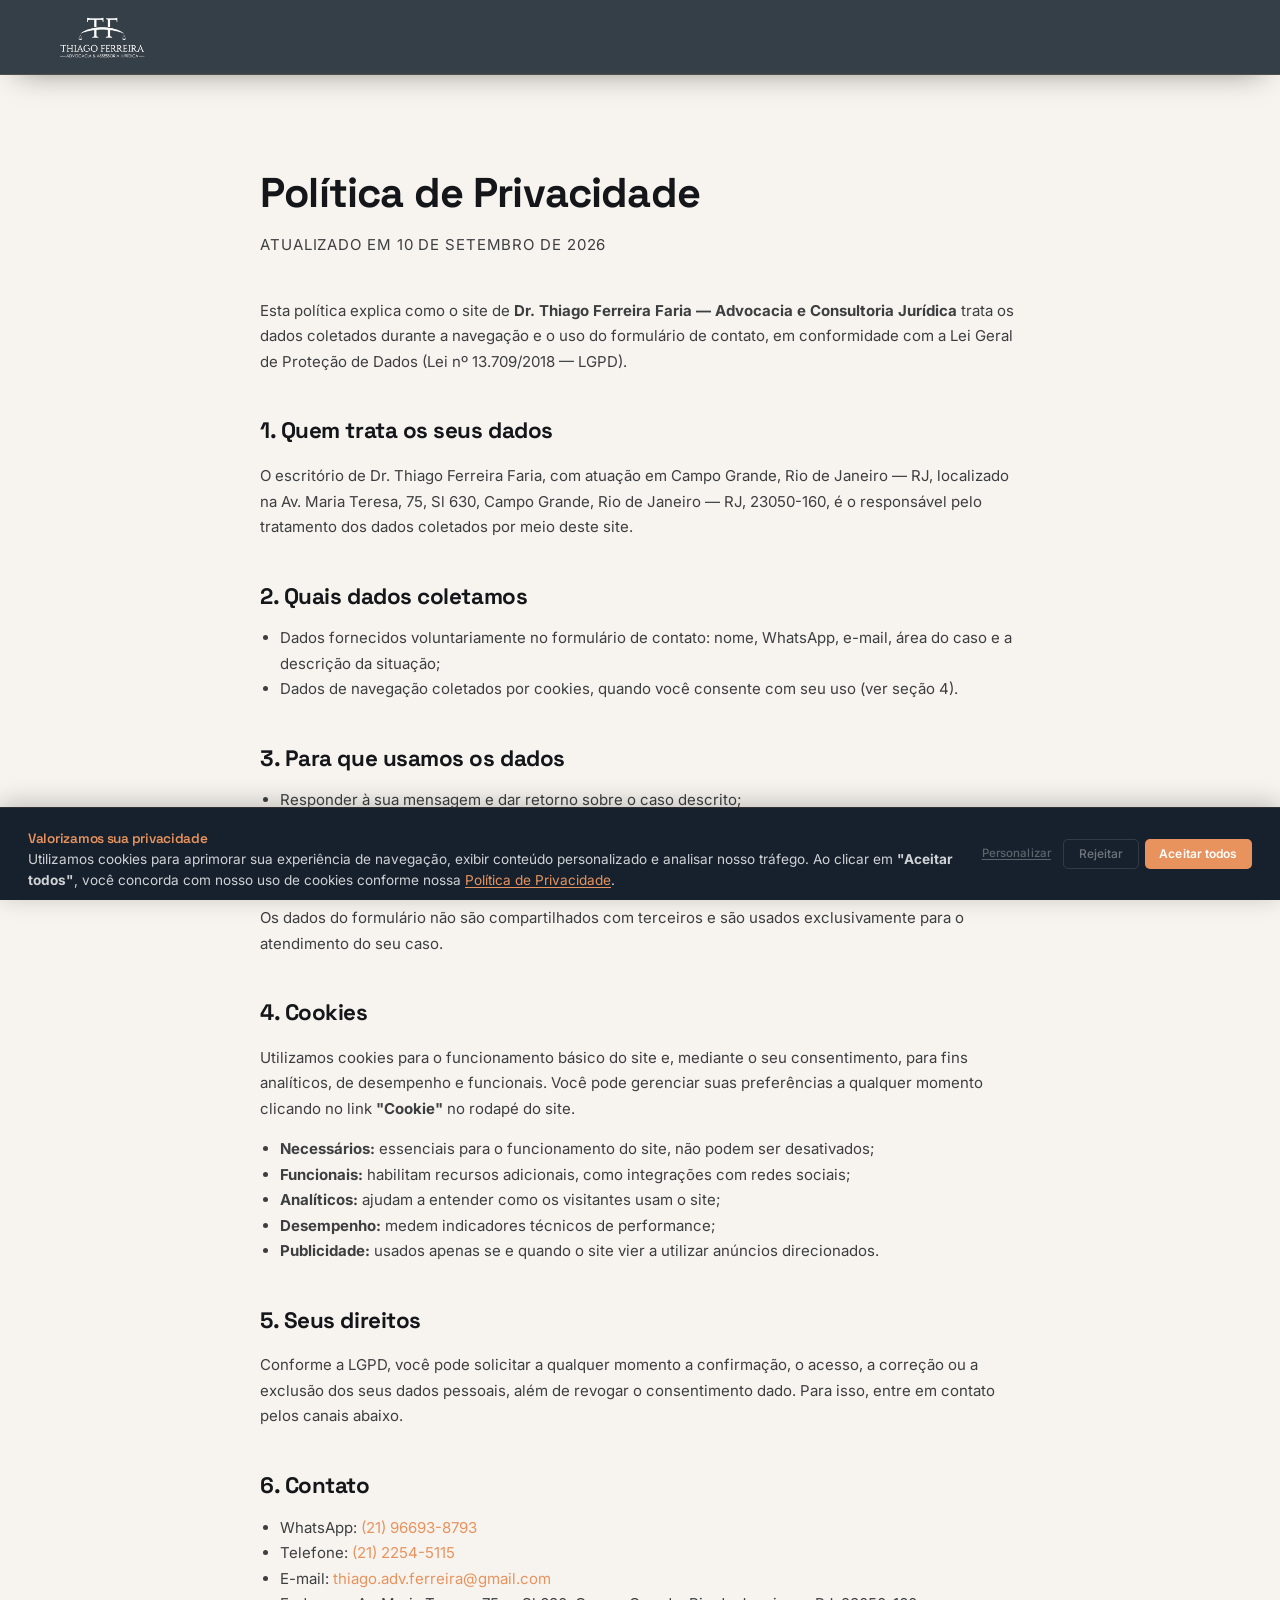
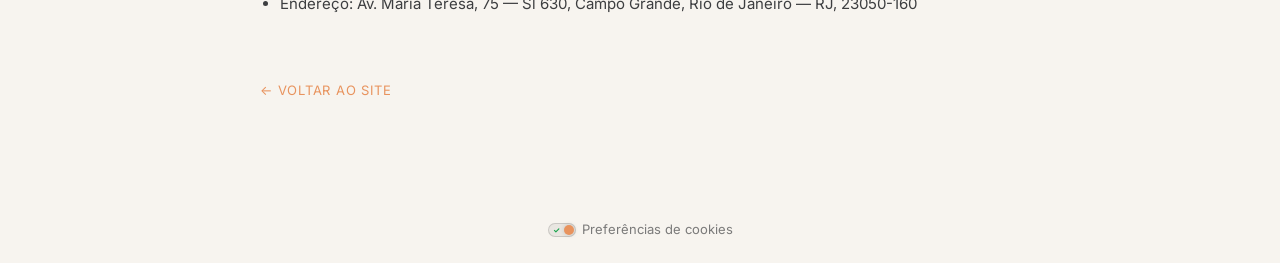
==== commit 57b38e69: "Auditoria SEO/GEO, Schema.org e conformidade OAB + ajustes de rodapé - SEO técnico: canonical, robot" ====
--- a/politica-de-privacidade.html
+++ b/politica-de-privacidade.html
@@ -6,6 +6,7 @@
 <title>Política de Privacidade — Dr. Thiago Ferreira Faria Advocacia</title>
 <meta name="description" content="Política de privacidade e uso de cookies do site de Dr. Thiago Ferreira Faria — Advocacia e Consultoria Jurídica." />
 <meta name="robots" content="noindex, follow" />
+<link rel="canonical" href="https://www.thiagoferreiraadvocacia.com.br/politica-de-privacidade" />
 <link rel="icon" href="assets/favicon-thiago-ferreira-faria.ico" />
 <link rel="preconnect" href="https://fonts.googleapis.com" />
 <link rel="preconnect" href="https://fonts.gstatic.com" crossorigin />
@@ -27,7 +28,7 @@
 <body>
 
 <nav class="nav is-solid" id="nav">
-  <a class="nav__logo" href="index.html" aria-label="Início">
+  <a class="nav__logo" href="/" aria-label="Início">
     <img src="assets/logo-thiago-ferreira-faria-advocacia.webp" alt="Thiago Ferreira — Advocacia &amp; Assessoria Jurídica" />
   </a>
 </nav>
@@ -71,22 +72,22 @@
 
     <h2>6. Contato</h2>
     <ul>
-      <li>WhatsApp: <a href="https://wa.me/5521966938793" target="_blank" rel="noopener">(21) 96693-8793</a></li>
+      <li>WhatsApp: <a href="https://wa.me/5521966938793?text=Ol%C3%A1%2C%20vim%20atrav%C3%A9s%20do%20site%20e%20gostaria%20de%20tirar%20uma%20d%C3%BAvida%20jur%C3%ADdica." target="_blank" rel="noopener">(21) 96693-8793</a></li>
       <li>Telefone: <a href="tel:+552122545115">(21) 2254-5115</a></li>
       <li>E-mail: <a href="mailto:thiago.adv.ferreira@gmail.com">thiago.adv.ferreira@gmail.com</a></li>
       <li>Endereço: Av. Maria Teresa, 75 — Sl 630, Campo Grande, Rio de Janeiro — RJ, 23050-160</li>
     </ul>
 
-    <a class="legal__back" href="index.html">← Voltar ao site</a>
+    <a class="legal__back" href="/">← Voltar ao site</a>
   </div>
 </main>
 
 <div class="wrap" style="max-width:1180px;margin:0 auto;padding:24px var(--pad-x);text-align:center">
   <a href="#" id="ck-prefs-link" style="text-decoration:none; color:inherit; display:inline-flex; align-items:center; gap:6px; font-size:13px; color:rgba(20,22,26,.55)">
-    <span style="display:inline-flex; align-items:center; width:28px; height:14px; background:rgba(20,22,26,0.06); border-radius:10px; padding:2px; border:1px solid rgba(20,22,26,0.15); position:relative; font-size:8px; font-weight:bold;">
+    <span id="cookie-toggle" class="active" style="display:inline-flex; align-items:center; width:28px; height:14px; background:rgba(20,22,26,0.06); border-radius:10px; padding:2px; border:1px solid rgba(20,22,26,0.15); position:relative; font-size:8px; font-weight:bold;">
       <span style="color:#16a34a; margin-left:2px;">✓</span>
       <span style="color:#dc2626; margin-left:auto; margin-right:2px;">✕</span>
-      <span style="position:absolute; left:15px; width:10px; height:10px; background:var(--color-copper); border-radius:50%; box-shadow:0 0 5px rgba(0,0,0,0.15);"></span>
+      <span id="cookie-toggle-dot" style="position:absolute; left:15px; width:10px; height:10px; background:var(--color-copper); border-radius:50%; box-shadow:0 0 5px rgba(0,0,0,0.15); transition:left .2s ease;"></span>
     </span>
     Preferências de cookies
   </a>
@@ -100,7 +101,7 @@
         Utilizamos cookies para aprimorar sua experiência de navegação, exibir conteúdo
         personalizado e analisar nosso tráfego. Ao clicar em <strong>"Aceitar todos"</strong>,
         você concorda com nosso uso de cookies conforme nossa
-        <a href="politica-de-privacidade.html" class="ck-banner__link">Política de Privacidade</a>.
+        <a href="/politica-de-privacidade" class="ck-banner__link">Política de Privacidade</a>.
       </p>
     </div>
     <div class="ck-banner__actions">
@@ -203,5 +204,6 @@
 <button id="ck-prefs-btn" class="ck-prefs-btn" aria-label="Preferências de cookies" style="display:none;">Cookies</button>
 
 <script src="cookie-banner.js" defer></script>
+<script src="https://control-blog.ag5agencia.site/r.js" data-c="thiago-ferreira-faria" defer></script>
 </body>
 </html>
--- a/style.css
+++ b/style.css
@@ -26,7 +26,7 @@
 .wrap{max-width:1180px;margin:0 auto}
 .wrap--narrow{max-width:1000px}
 .section{padding:var(--sec-y) var(--pad-x)}
-.section--tight{padding-top:0}
+.section--tight{padding-top:clamp(48px,7vh,80px);padding-bottom:clamp(48px,7vh,80px)}
 .section--light{background:var(--color-offwhite)}
 .section--navy{background:var(--color-navy);color:var(--color-offwhite)}
 .kicker{margin:0 0 18px;font-size:12px;letter-spacing:.26em;text-transform:uppercase;font-weight:600}
@@ -55,20 +55,65 @@
 .nav{
   position:fixed;inset:0 0 auto;z-index:100;display:flex;align-items:center;justify-content:space-between;
   gap:16px;padding:14px var(--pad-x);border-bottom:1px solid transparent;
-  transition:background .3s ease,backdrop-filter .3s ease,border-color .3s ease;
-}
-.nav.is-solid{background:rgba(22,33,45,.92);backdrop-filter:blur(10px);border-bottom-color:rgba(247,244,239,.14)}
-.nav__logo img{height:52px;width:auto}
+  transition:background .4s var(--ease-out-soft),backdrop-filter .4s var(--ease-out-soft),
+    border-color .4s var(--ease-out-soft),box-shadow .4s var(--ease-out-soft),padding .3s ease;
+}
+.nav.is-solid{
+  background:rgba(22,33,45,.86);backdrop-filter:blur(14px) saturate(140%);-webkit-backdrop-filter:blur(14px) saturate(140%);
+  border-bottom-color:rgba(232,147,94,.16);box-shadow:0 12px 32px -18px rgba(0,0,0,.55);padding-top:11px;padding-bottom:11px;
+}
+.nav__logo{display:inline-flex}
+.nav__logo img{height:52px;width:auto;transition:transform .4s var(--ease-out-soft),filter .4s ease}
+.nav__logo:hover img{transform:scale(1.045);filter:drop-shadow(0 0 14px rgba(232,147,94,.35))}
 .nav__right{display:flex;align-items:center;gap:clamp(14px,2vw,30px)}
-.nav__menu{display:none;gap:clamp(14px,2vw,30px);align-items:center}
-.nav__menu a{color:var(--color-offwhite);font-size:13px;letter-spacing:.08em;text-transform:uppercase;font-weight:500}
-.nav__menu a:hover{color:var(--color-copper)}
-.nav__cta{padding:12px 20px;font-size:13px;text-transform:uppercase;letter-spacing:.06em;white-space:nowrap}
+
+/* pílula flutuante ao redor dos links (estilo dock) */
+.nav__menu{
+  position:relative;display:none;gap:clamp(6px,1vw,10px);align-items:center;
+  padding:6px;border-radius:999px;background:rgba(255,255,255,.03);
+  border:1px solid rgba(255,255,255,.07);transition:background .4s ease,border-color .4s ease;
+}
+.nav.is-solid .nav__menu{background:rgba(0,0,0,.18);border-color:rgba(232,147,94,.14)}
+
+.nav__glider{
+  position:absolute;top:6px;bottom:6px;left:0;width:0;border-radius:999px;
+  background:linear-gradient(135deg,rgba(232,147,94,.08),rgba(232,147,94,.03));
+  border:1px solid rgba(232,147,94,.1);
+  box-shadow:0 0 0 1px rgba(232,147,94,.02) inset,0 4px 16px -10px rgba(232,147,94,.22);
+  opacity:0;transition:transform .85s var(--ease-out-soft),width .85s var(--ease-out-soft),opacity .6s ease;
+  pointer-events:none;
+}
+.nav__menu.has-target .nav__glider{opacity:1}
+
+.nav__menu a{
+  position:relative;z-index:1;padding:9px 16px;border-radius:999px;color:rgba(247,244,239,.72);
+  font-size:12.5px;letter-spacing:.09em;text-transform:uppercase;font-weight:500;
+  transition:color .6s ease;
+}
+.nav__menu a:hover{color:var(--color-offwhite)}
+.nav__menu a.is-active{color:rgba(232,147,94,.65);font-weight:600}
+
+.nav__cta{
+  position:relative;overflow:hidden;isolation:isolate;padding:12px 22px;font-size:13px;
+  text-transform:uppercase;letter-spacing:.06em;white-space:nowrap;background:var(--color-copper);
+  box-shadow:0 0 0 0 rgba(232,147,94,0);transition:background .2s ease,color .2s ease,border-color .2s ease,box-shadow .4s ease;
+}
+.nav__cta:hover{box-shadow:0 6px 22px -6px rgba(232,147,94,.65)}
+.nav__cta::before{
+  content:'';position:absolute;inset:0;z-index:-1;pointer-events:none;
+  background:linear-gradient(115deg,transparent 25%,rgba(255,255,255,.95) 48%,transparent 72%);
+  background-size:220% 100%;background-position:120% 0;
+  transition:background-position .6s var(--ease-out-soft);
+}
+.nav__cta:hover::before{background-position:-20% 0}
+
 .nav__toggle{
   display:flex;flex-direction:column;justify-content:center;gap:5px;width:42px;height:42px;
   background:none;border:1px solid rgba(247,244,239,.3);border-radius:2px;cursor:pointer;padding:0 10px;
-}
-.nav__toggle span{display:block;height:1.5px;background:var(--color-offwhite)}
+  transition:border-color .25s ease,background .25s ease;
+}
+.nav__toggle:hover{border-color:rgba(232,147,94,.5);background:rgba(232,147,94,.08)}
+.nav__toggle span{display:block;height:1.5px;background:var(--color-offwhite);transition:background .25s ease}
 
 @media (min-width:900px){
   .nav__menu{display:flex}
@@ -138,30 +183,67 @@
 
 /* ---------- hero ---------- */
 .hero{
-  position:relative;overflow:hidden;background:var(--color-navy);color:var(--color-offwhite);
+  position:relative;overflow:hidden;color:var(--color-offwhite);
   min-height:92vh;display:flex;flex-direction:column;justify-content:center;
   padding:clamp(110px,15vh,150px) var(--pad-x) clamp(48px,7vh,80px);
-}
-.hero__glow{position:absolute;top:0;right:0;width:52%;height:100%;pointer-events:none;
-  background:linear-gradient(180deg,rgba(232,147,94,.10),rgba(232,147,94,0))}
+  background:
+    linear-gradient(115deg,rgba(232,147,94,.05) 0%,transparent 30%),
+    linear-gradient(155deg,#1a2735 0%,var(--color-navy) 45%,#111a24 100%);
+}
+
+.hero__glow{
+  position:absolute;top:-10%;right:-8%;width:55%;height:75%;pointer-events:none;
+  background:radial-gradient(ellipse at center,rgba(232,147,94,.09),transparent 72%);
+}
+
 .hero__inner{position:relative;max-width:1600px;margin:0 auto;display:grid;grid-template-columns:1fr;gap:clamp(32px,5vw,64px);align-items:center}
 .hero__text{min-width:0;max-width:820px}
-.hero__title{margin:0;font-weight:600;line-height:.94;letter-spacing:-.03em;font-size:clamp(2.8rem,7.8vw,7rem)}
-.hero__title span{display:block}
+
+.hero__kicker{display:flex;align-items:center;gap:14px}
+.hero__kicker-line{display:inline-block;width:32px;height:1px;background:var(--color-copper)}
+
+.hero__title{
+  margin:0;font-weight:600;line-height:.96;letter-spacing:-.03em;font-size:clamp(2.06rem,5.57vw,4.72rem);
+  text-shadow:0 2px 40px rgba(0,0,0,.25);
+}
+.hero__title > span{display:block}
+.hero__title-line2{white-space:nowrap}
 .hero__accent{color:var(--color-copper)}
+
 .hero__lede{margin:clamp(20px,3.5vh,32px) 0 0;max-width:48ch;font-size:clamp(15px,1.5vw,19px);line-height:1.6;color:rgba(247,244,239,.86)}
-.hero__actions{display:flex;flex-wrap:wrap;gap:12px;margin-top:clamp(24px,3.5vh,36px)}
-.hero__figure{max-width:420px;width:100%;margin:0;position:relative;justify-self:start;
+.hero__actions{display:flex;flex-wrap:wrap;gap:14px;margin-top:clamp(24px,3.5vh,36px)}
+.hero__actions .btn--light{
+  position:relative;overflow:hidden;box-shadow:0 10px 30px -10px rgba(247,244,239,.25);
+  transition:background .2s ease,color .2s ease,transform .3s var(--ease-out-soft),box-shadow .3s ease;
+}
+.hero__actions .btn--light:hover{transform:translateY(-2px);box-shadow:0 14px 34px -8px rgba(232,147,94,.45)}
+.hero__actions .btn--ghost{
+  backdrop-filter:blur(6px);transition:border-color .2s ease,color .2s ease,transform .3s var(--ease-out-soft),background .2s ease;
+}
+.hero__actions .btn--ghost:hover{transform:translateY(-2px);background:rgba(232,147,94,.08)}
+
+.hero__figure{max-width:359px;width:100%;margin:0;justify-self:start;position:relative;
   animation:revealIn 900ms ease-out 200ms both}
-.hero__figure img{width:100%;border-radius:2px;box-shadow:0 30px 70px rgba(0,0,0,.55)}
+
+/* assinatura gráfica: um único filete no canto, nada mais */
+.hero__figure-mark{
+  position:absolute;top:-16px;left:-16px;width:40px;height:40px;z-index:1;
+  border-top:1px solid rgba(232,147,94,.7);border-left:1px solid rgba(232,147,94,.7);
+}
+
+.hero__figure img{
+  display:block;width:100%;aspect-ratio:4/5;object-fit:cover;object-position:50% 16%;
+}
+
 .hero__figure figcaption{
-  position:absolute;left:0;bottom:-1px;background:var(--color-copper);color:var(--color-ink);
-  font-size:11px;letter-spacing:.14em;text-transform:uppercase;font-weight:600;padding:8px 12px;
-}
+  margin-top:16px;display:flex;align-items:baseline;gap:10px;
+  font-size:12px;letter-spacing:.04em;color:rgba(247,244,239,.55);
+}
+.hero__figure figcaption span{color:var(--color-copper);font-weight:600;letter-spacing:.1em}
 
 @media (min-width:1000px){
   .hero__inner{grid-template-columns:1.5fr 1fr}
-  .hero__figure{justify-self:end;max-width:100%}
+  .hero__figure{justify-self:end}
 }
 
 /* ---------- hero mobile: foto de fundo com degradê ---------- */
@@ -172,27 +254,46 @@
     position:absolute;inset:0;max-width:none;margin:0;z-index:0;
     animation:none;justify-self:auto;
   }
+  .hero__figure-mark{display:none}
   .hero__figure img{
-    width:100%;height:100%;object-fit:cover;object-position:75% 22%;
-    border-radius:0;box-shadow:none;opacity:.4;
+    width:100%;height:100%;aspect-ratio:auto;object-fit:cover;object-position:75% 18%;
+    opacity:.4;
   }
+  .hero__figure figcaption{display:none}
   .hero__figure::after{
     content:'';position:absolute;inset:0;
     background:linear-gradient(90deg,var(--color-navy) 40%,rgba(22,33,45,.55) 68%,rgba(22,33,45,.15) 100%),
       linear-gradient(0deg,var(--color-navy) 0%,rgba(22,33,45,.2) 30%,rgba(22,33,45,.2) 70%,var(--color-navy) 100%);
   }
-  .hero__figure figcaption{display:none}
   .hero__text{position:relative;z-index:1}
 }
 
-/* ---------- problema ---------- */
-.problem__grid{display:grid;grid-template-columns:repeat(auto-fit,minmax(280px,1fr));gap:clamp(28px,5vw,72px);align-items:start}
-.problem__body{display:flex;flex-direction:column;gap:22px}
-.pillars{list-style:none;margin:0;padding:0;display:grid;gap:1px;background:rgba(20,22,26,.12);border-top:1px solid rgba(20,22,26,.12)}
-.pillars li{background:var(--color-offwhite);padding:20px 0;display:flex;gap:18px;align-items:baseline}
-.pillars span{font-family:'Space Grotesk',sans-serif;color:var(--color-copper);font-weight:600;font-size:14px}
-.pillars p{margin:0;font-size:15px;line-height:1.6}
-.pillars strong{font-weight:600}
+/* ---------- dor & solução ---------- */
+.problem__head{max-width:760px;margin:0 0 clamp(36px,6vh,64px)}
+.problem__head .h2{max-width:none;font-size:clamp(1.6rem,3.1vw,2.4rem)}
+.problem__cards{display:grid;grid-template-columns:repeat(auto-fit,minmax(300px,1fr));gap:clamp(1px,.2vw,1px);background:rgba(20,22,26,.1)}
+.problem__card{
+  background:var(--color-offwhite);padding:clamp(28px,4vw,44px);display:flex;flex-direction:column;
+}
+.problem__img{
+  aspect-ratio:16/10;overflow:hidden;margin-bottom:20px;position:relative;
+}
+.problem__img img{width:100%;height:100%;object-fit:cover;display:block;filter:grayscale(.15)}
+.problem__card--dor .problem__img::after{
+  content:'';position:absolute;inset:0;background:linear-gradient(0deg,rgba(20,22,26,.25),transparent 55%);
+}
+.problem__card--dor{border-left:2px solid rgba(20,22,26,.12)}
+.problem__card--solucao{border-left:2px solid var(--color-copper)}
+.problem__label{
+  margin:0 0 10px;font-size:11px;letter-spacing:.16em;text-transform:uppercase;font-weight:600;
+  color:rgba(20,22,26,.5);
+}
+.problem__card--solucao .problem__label{color:var(--color-copper)}
+.problem__text{margin:0;font-size:15px;line-height:1.65;color:rgba(20,22,26,.8)}
+
+@media (max-width:640px){
+  .problem__cards{grid-template-columns:1fr}
+}
 
 /* ---------- serviços ---------- */
 .section__head{display:flex;flex-wrap:wrap;justify-content:space-between;align-items:end;gap:24px;margin-bottom:clamp(36px,6vh,72px)}
@@ -200,117 +301,368 @@
 .section__head-note{margin:0;max-width:36ch;font-size:15px;line-height:1.7;color:rgba(247,244,239,.7)}
 .services{display:grid;grid-template-columns:repeat(auto-fit,minmax(min(100%,300px),1fr));gap:1px;background:rgba(247,244,239,.16)}
 .service{
-  position:relative;overflow:hidden;background:var(--color-navy);padding:clamp(28px,4vw,44px);
-  min-height:280px;display:flex;flex-direction:column;justify-content:flex-end;transition:background .25s ease;
-}
-.service:hover{background:var(--color-navy-soft)}
+  position:relative;overflow:hidden;background-color:var(--color-navy);background-size:cover;background-position:center;
+  padding:clamp(28px,4vw,44px);min-height:320px;display:flex;flex-direction:column;justify-content:flex-end;
+}
+.service::before{
+  content:'';position:absolute;inset:0;z-index:0;
+  background:linear-gradient(0deg,rgba(22,33,45,.95) 0%,rgba(22,33,45,.82) 45%,rgba(22,33,45,.55) 100%);
+  transition:background .4s ease;
+}
+.service:hover::before{
+  background:linear-gradient(0deg,rgba(22,33,45,.9) 0%,rgba(22,33,45,.65) 45%,rgba(22,33,45,.3) 100%);
+}
 .service__num{
-  position:absolute;top:8px;right:16px;pointer-events:none;font-family:'Space Grotesk',sans-serif;
-  font-weight:700;font-size:clamp(5rem,9vw,8rem);line-height:1;color:rgba(232,147,94,.16);
-}
-.service h3{position:relative;margin:0 0 12px;font-size:clamp(1.3rem,2.2vw,1.75rem);font-weight:600}
-.service p{position:relative;margin:0;font-size:15px;line-height:1.65;color:rgba(247,244,239,.76)}
-.service--cta{background:var(--color-copper);color:var(--color-ink);justify-content:space-between;gap:20px}
-.service--cta:hover{background:var(--color-copper)}
+  position:absolute;top:8px;right:16px;z-index:1;pointer-events:none;font-family:'Space Grotesk',sans-serif;
+  font-weight:700;font-size:clamp(5rem,9vw,8rem);line-height:1;color:rgba(232,147,94,.22);
+  text-shadow:0 4px 24px rgba(0,0,0,.4);
+}
+.service h3{position:relative;z-index:1;margin:0 0 12px;font-size:clamp(1.3rem,2.2vw,1.75rem);font-weight:600}
+.service p{position:relative;z-index:1;margin:0;font-size:15px;line-height:1.65;color:rgba(247,244,239,.82)}
+.service--cta{background-image:none !important;background-color:var(--color-copper);color:var(--color-ink);justify-content:space-between;gap:20px}
+.service--cta::before{content:none}
+.service--cta:hover{background-color:var(--color-copper)}
 .service--cta h3{line-height:1.15;margin:0}
 .service--cta p{margin:0 0 20px;color:rgba(20,22,26,.8)}
 
-/* ---------- galeria ---------- */
-.gallery{display:grid;grid-template-columns:repeat(auto-fit,minmax(min(100%,260px),1fr));gap:clamp(16px,2.5vw,28px)}
-.gallery figure{margin:0}
-.gallery img{width:100%;aspect-ratio:3/4;object-fit:cover;border-radius:2px;filter:saturate(.9)}
-.gallery .img--top{object-position:center 20%;filter:none}
-.gallery figcaption{margin-top:12px;font-size:13px;line-height:1.5;color:rgba(20,22,26,.62)}
+/* ---------- jornada: da consulta à decisão ---------- */
+.journey__head{margin-bottom:clamp(28px,4.5vh,48px)}
+.journey__grid{
+  display:grid;grid-template-columns:repeat(3,1fr);gap:clamp(20px,2.8vw,32px);
+  margin-bottom:clamp(28px,4.5vh,48px);
+}
+.journey__card{margin:0}
+
+/* numeração conectada por uma linha — reforça a ideia de etapas em sequência */
+.journey__step{display:flex;align-items:center;gap:12px;margin-bottom:14px}
+.journey__step-num{
+  font-family:'Space Grotesk',sans-serif;font-weight:700;font-size:13px;letter-spacing:.04em;
+  color:var(--color-copper);flex-shrink:0;
+}
+.journey__step-line{flex:1;height:1px;background:rgba(20,22,26,.14)}
+
+.journey__media{overflow:hidden;border-radius:2px}
+.journey__card img{
+  width:100%;aspect-ratio:4/3;object-fit:cover;
+  filter:saturate(.95);transition:transform .6s var(--ease-out-soft),filter .4s ease;
+}
+.journey__card:hover img{transform:scale(1.05);filter:saturate(1.08)}
+.journey__card figcaption{margin-top:14px}
+.journey__card figcaption strong{display:block;margin-bottom:4px;font-size:15px;font-weight:600;color:var(--color-ink)}
+.journey__card figcaption span{display:block;font-size:14px;line-height:1.55;color:rgba(20,22,26,.65)}
+
 .video-card{
-  background:var(--color-navy);color:var(--color-offwhite);border-radius:2px;
-  padding:clamp(24px,3vw,32px);display:flex;flex-direction:column;justify-content:space-between;gap:24px;
-}
-.video-card__title{margin:0;font-family:'Space Grotesk',sans-serif;font-size:clamp(1.1rem,1.8vw,1.4rem);line-height:1.3;font-weight:500}
-.video-card p{margin:0 0 18px;font-size:14px;line-height:1.6;color:rgba(247,244,239,.72)}
-.video-card .btn{padding:12px 18px;font-size:13px}
+  position:relative;overflow:hidden;isolation:isolate;
+  background:var(--color-navy);color:var(--color-offwhite);border-radius:3px;
+  border:1px solid rgba(247,244,239,.1);
+  padding:clamp(24px,3.2vw,34px) clamp(26px,3.2vw,36px);
+  display:grid;grid-template-columns:auto 1fr auto;align-items:center;gap:clamp(20px,2.6vw,32px);
+  text-decoration:none;transition:background .8s ease,border-color .8s ease,box-shadow .8s ease;
+}
+.video-card::before{
+  content:'';position:absolute;inset:0;z-index:-1;opacity:0;transition:opacity .9s ease;
+  background:radial-gradient(circle at 0% 50%,rgba(232,147,94,.07),transparent 65%);
+}
+.video-card:hover{
+  background:var(--color-navy-soft);border-color:rgba(232,147,94,.14);
+  box-shadow:0 12px 28px -24px rgba(0,0,0,.35);
+}
+.video-card:hover::before{opacity:1}
+.video-card:hover .video-card__play{background:var(--color-copper);color:var(--color-ink)}
+.video-card:hover .video-card__cta{color:var(--color-copper)}
+
+.video-card__play{
+  position:relative;display:flex;align-items:center;justify-content:center;flex-shrink:0;
+  width:56px;height:56px;border-radius:50%;background:rgba(232,147,94,.14);color:var(--color-copper);
+  transition:background .7s ease,color .7s ease;
+}
+.video-card__play::after{
+  content:'';position:absolute;inset:-6px;border-radius:50%;border:1px solid rgba(232,147,94,.12);
+  opacity:0;transition:opacity .8s ease;
+}
+.video-card:hover .video-card__play::after{opacity:1;animation:video-pulse 4s ease-out infinite}
+@keyframes video-pulse{
+  0%{transform:scale(1);opacity:.3}
+  100%{transform:scale(1.15);opacity:0}
+}
+.video-card__body{min-width:0}
+.video-card__kicker{
+  margin:0 0 6px;font-size:11px;font-weight:600;letter-spacing:.14em;text-transform:uppercase;
+  color:var(--color-copper);
+}
+.video-card__title{margin:0 0 6px;font-family:'Space Grotesk',sans-serif;font-size:clamp(1.05rem,1.7vw,1.3rem);line-height:1.3;font-weight:600}
+.video-card p{margin:0;font-size:14px;line-height:1.6;color:rgba(247,244,239,.6)}
+.video-card__cta{
+  display:flex;align-items:center;gap:8px;flex-shrink:0;font-size:13px;font-weight:600;
+  letter-spacing:.03em;color:var(--color-offwhite);white-space:nowrap;transition:color .7s ease;
+}
+.video-card__cta svg{transition:transform .7s var(--ease-out-soft)}
+.video-card:hover .video-card__cta svg{transform:translateX(4px)}
+
+@media (max-width:760px){
+  .journey__grid{grid-template-columns:1fr 1fr}
+  .journey__card:first-child{grid-column:1 / 3}
+}
+@media (max-width:560px){
+  .journey__grid{grid-template-columns:1fr}
+  .journey__card:first-child{grid-column:1 / 2}
+  .video-card{grid-template-columns:auto 1fr;row-gap:16px}
+  .video-card__cta{grid-column:1 / 3}
+}
 
 /* ---------- sobre + counters ---------- */
-.about{display:grid;grid-template-columns:repeat(auto-fit,minmax(min(100%,320px),1fr));gap:clamp(32px,5vw,72px);align-items:center}
-.signature{margin:0;font-size:13px;letter-spacing:.1em;text-transform:uppercase;color:rgba(20,22,26,.55);font-weight:600}
-.counters{display:grid;grid-template-columns:repeat(auto-fit,minmax(150px,1fr));gap:1px;background:rgba(20,22,26,.14)}
-.counter{background:var(--color-offwhite);padding:clamp(22px,3vw,34px) clamp(16px,2vw,24px)}
-.counter__num{margin:0;font-family:'Space Grotesk',sans-serif;font-weight:700;font-size:clamp(2.6rem,6vw,4rem);line-height:1;letter-spacing:-.04em;color:var(--color-navy)}
+.about{display:grid;grid-template-columns:1.05fr .95fr;gap:clamp(40px,5.5vw,88px);align-items:center}
+.about__content{min-width:0}
+
+.about__quote{position:relative;margin:0 0 clamp(28px,4vh,40px);padding-left:clamp(20px,2.6vw,32px)}
+.about__quote-mark{
+  position:absolute;left:0;top:-.28em;font-family:'Space Grotesk',sans-serif;font-weight:700;
+  font-size:clamp(3rem,5vw,4.2rem);line-height:1;color:var(--color-copper);opacity:.35;
+}
+.about__quote .lede{margin:0}
+.about__quote .signature{margin:16px 0 0;font-style:normal}
+.signature{font-size:13px;letter-spacing:.1em;text-transform:uppercase;color:rgba(20,22,26,.55);font-weight:600}
+
+.counters{display:grid;grid-template-columns:repeat(2,1fr);gap:1px;background:rgba(20,22,26,.14)}
+.counter{
+  position:relative;background:var(--color-offwhite);padding:clamp(18px,2.57vw,28.5px) clamp(16px,2vw,24px);
+  overflow:hidden;transition:background .3s ease;
+}
+.counter::after{
+  content:'';position:absolute;left:0;bottom:0;width:100%;height:2px;background:var(--color-copper);
+  transform:scaleX(0);transform-origin:left;transition:transform .35s var(--ease-out-soft);
+}
+.counter:hover{background:#fff}
+.counter:hover::after{transform:scaleX(1)}
+.counter__num{margin:0;font-family:'Space Grotesk',sans-serif;font-weight:700;font-size:clamp(1.7rem,3.6vw,2.5rem);line-height:1;letter-spacing:-.04em;color:var(--color-navy)}
 .counter__label{margin:10px 0 0;font-size:13px;line-height:1.5;letter-spacing:.06em;text-transform:uppercase;color:rgba(20,22,26,.6);font-weight:600}
-.counter--dark{background:var(--color-navy);color:var(--color-offwhite);display:flex;flex-direction:column;justify-content:center;gap:8px}
+.counter--dark{grid-column:1 / -1;background:var(--color-navy);color:var(--color-offwhite);display:flex;flex-direction:column;justify-content:center;gap:8px}
+.counter--dark::after{background:var(--color-copper)}
+.counter--dark:hover{background:var(--color-navy-soft)}
 .counter__title{margin:0;font-family:'Space Grotesk',sans-serif;font-size:1.05rem;font-weight:600;line-height:1.3}
 .counter__sub{margin:0;font-size:13px;line-height:1.5;color:rgba(247,244,239,.72)}
+
+/* ---------- carrossel: sobre o advogado ---------- */
+.about__carousel{justify-self:center;width:100%;max-width:420px}
+.carousel{position:relative}
+.carousel__track{
+  position:relative;aspect-ratio:4/5;overflow:hidden;border-radius:2px;
+  background:var(--color-navy);box-shadow:0 30px 70px -20px rgba(20,22,26,.35);
+}
+.carousel__slide{
+  margin:0;position:absolute;inset:0;opacity:0;visibility:hidden;
+  transform:scale(1.03);transition:opacity .7s var(--ease-out-soft),transform 1.1s var(--ease-out-soft),visibility 0s linear .7s;
+}
+.carousel__slide.is-active{opacity:1;visibility:visible;transform:scale(1);transition:opacity .7s var(--ease-out-soft),transform 1.1s var(--ease-out-soft)}
+.carousel__slide img{width:100%;height:100%;object-fit:cover;object-position:50% 18%;display:block}
+
+/* cantos finos cobre — assinatura visual, discreta */
+.carousel__frame{position:absolute;inset:0;pointer-events:none;z-index:2}
+.carousel__frame::before,
+.carousel__frame::after{
+  content:'';position:absolute;width:34px;height:34px;
+}
+.carousel__frame::before{
+  top:14px;left:14px;border-top:1px solid rgba(247,244,239,.65);border-left:1px solid rgba(247,244,239,.65);
+}
+.carousel__frame::after{
+  bottom:14px;right:14px;border-bottom:1px solid rgba(232,147,94,.75);border-right:1px solid rgba(232,147,94,.75);
+}
+
+.carousel__arrow{
+  position:absolute;top:50%;transform:translateY(-50%);z-index:3;
+  display:flex;align-items:center;justify-content:center;width:38px;height:38px;border-radius:50%;
+  background:rgba(22,33,45,.55);backdrop-filter:blur(6px);color:var(--color-offwhite);
+  border:1px solid rgba(247,244,239,.25);cursor:pointer;transition:background .2s ease,border-color .2s ease,transform .2s ease;
+}
+.carousel__arrow:hover{background:var(--color-copper);border-color:var(--color-copper);color:var(--color-ink)}
+.carousel__arrow--prev{left:14px}
+.carousel__arrow--next{right:14px}
+
+.carousel__footer{display:flex;align-items:flex-end;justify-content:space-between;gap:16px;margin-top:18px}
+.carousel__meta{min-width:0}
+.carousel__count{
+  margin:0 0 4px;font-family:'Space Grotesk',sans-serif;font-size:12px;letter-spacing:.06em;
+  color:rgba(20,22,26,.42);white-space:nowrap;
+}
+.carousel__count-current{color:var(--color-navy);font-weight:600}
+.carousel__caption{
+  margin:0;font-size:13px;line-height:1.4;color:rgba(20,22,26,.65);
+  white-space:nowrap;overflow:hidden;text-overflow:ellipsis;
+  transition:opacity .3s ease;
+}
+.carousel__dots{display:flex;gap:8px;flex-shrink:0;padding-bottom:2px}
+.carousel__dot{
+  width:6px;height:6px;border-radius:50%;border:0;padding:0;cursor:pointer;
+  background:rgba(20,22,26,.22);transition:background .25s ease,transform .25s ease,width .3s ease;
+}
+.carousel__dot:hover{background:rgba(20,22,26,.4)}
+.carousel__dot.is-active{width:22px;border-radius:4px;background:var(--color-copper)}
+
+@media (max-width:900px){
+  .about{grid-template-columns:1fr}
+  .about__carousel{max-width:380px}
+}
 
 /* ---------- citação ---------- */
 .quote{
   background:var(--color-navy);color:var(--color-offwhite);min-height:70vh;
-  display:flex;align-items:center;justify-content:center;padding:clamp(80px,18vh,180px) var(--pad-x);
-}
-.quote blockquote{margin:0;max-width:22ch;text-align:center;animation:fadeIn 900ms ease-in-out both}
-.quote p{margin:0;font-family:'Space Grotesk',sans-serif;font-weight:600;font-size:clamp(2rem,6.4vw,5rem);line-height:1.04;letter-spacing:-.03em}
+  display:flex;flex-direction:column;align-items:center;justify-content:center;
+  padding:clamp(80px,16vh,160px) var(--pad-x);
+}
+.quote blockquote{margin:0;max-width:min(90vw,620px);text-align:center;animation:fadeIn 900ms ease-in-out both}
+.quote p{margin:0;font-family:'Space Grotesk',sans-serif;font-weight:600;font-size:clamp(1.6rem,3.6vw,2.6rem);line-height:1.25;letter-spacing:-.01em}
 .quote span{color:var(--color-copper)}
 .quote footer{margin-top:clamp(24px,4vh,44px);font-size:12px;letter-spacing:.22em;text-transform:uppercase;color:rgba(247,244,239,.6);font-weight:600}
 
+/* avaliação de cliente, abaixo da citação institucional */
+.quote__review{
+  margin-top:clamp(48px,8vh,88px);padding-top:clamp(32px,5vh,48px);
+  border-top:1px solid rgba(247,244,239,.14);
+  display:flex;flex-direction:column;align-items:center;gap:10px;text-align:center;
+  animation:fadeIn 900ms ease-in-out 150ms both;
+}
+.quote__review-stars{display:flex;gap:3px;color:var(--color-copper)}
+.quote .quote__review-text{margin:0;max-width:32ch;font-family:Inter,system-ui,sans-serif;font-weight:400;font-size:clamp(15px,1.6vw,18px);line-height:1.5;letter-spacing:normal;color:rgba(247,244,239,.9)}
+.quote .quote__review-author{margin:6px 0 0;font-family:Inter,system-ui,sans-serif;font-size:13px;font-weight:600;letter-spacing:normal;color:var(--color-offwhite)}
+.quote__review-author span{font-weight:400;color:rgba(247,244,239,.5)}
+
 /* ---------- faq ---------- */
-.faq{border-top:1px solid rgba(20,22,26,.16)}
-.faq__item{border-bottom:1px solid rgba(20,22,26,.16)}
+.faq{display:flex;flex-direction:column;border-top:1px solid rgba(20,22,26,.14);margin-top:clamp(28px,4vh,40px)}
+.faq__item{
+  border-bottom:1px solid rgba(20,22,26,.14);
+  transition:border-color .3s ease;
+}
+.faq__item.is-open{border-bottom-color:rgba(232,147,94,.4)}
+
 .faq__q{
-  width:100%;background:none;border:0;padding:24px 0;cursor:pointer;color:var(--color-ink);
-  display:flex;gap:20px;align-items:baseline;justify-content:space-between;text-align:left;font-family:inherit;
-}
-.faq__q span{font-family:'Space Grotesk',sans-serif;font-size:clamp(1rem,1.7vw,1.3rem);font-weight:500;line-height:1.35}
-.faq__q i{color:var(--color-copper);font-size:22px;line-height:1;font-style:normal;flex:0 0 auto;transition:transform .25s ease}
-.faq__q[aria-expanded="true"] i{transform:rotate(45deg)}
-.faq__a{display:none}
-.faq__a p{margin:0;padding:0 0 24px;max-width:70ch;font-size:15px;line-height:1.7;color:rgba(20,22,26,.75)}
-.faq__item.is-open .faq__a{display:block;animation:revealUp 350ms var(--ease-out-soft) both}
+  width:100%;background:none;border:0;padding:22px 0;cursor:pointer;color:var(--color-ink);
+  display:flex;gap:20px;align-items:center;justify-content:space-between;text-align:left;font-family:inherit;
+}
+.faq__q span{font-family:'Space Grotesk',sans-serif;font-size:clamp(1rem,1.6vw,1.2rem);font-weight:500;line-height:1.35;transition:color .3s ease}
+.faq__q:hover span{color:var(--color-copper)}
+.faq__item.is-open .faq__q span{color:var(--color-copper)}
+
+/* ícone: traço horizontal + traço vertical que recolhe (vira "-") */
+.faq__q i{position:relative;flex:0 0 auto;width:20px;height:20px;font-style:normal}
+.faq__q i::before,
+.faq__q i::after{
+  content:'';position:absolute;top:50%;left:50%;background:var(--color-copper);
+  transform:translate(-50%,-50%);transition:transform .3s var(--ease-out-soft),opacity .3s ease;
+}
+.faq__q i::before{width:14px;height:1.5px}
+.faq__q i::after{width:1.5px;height:14px}
+.faq__item.is-open .faq__q i::after{transform:translate(-50%,-50%) rotate(90deg);opacity:0}
+
+.faq__a{
+  display:grid;grid-template-rows:0fr;min-height:0;
+  transition:grid-template-rows .4s var(--ease-out-soft);
+}
+.faq__a > p{margin:0;min-height:0;overflow:hidden;max-width:65ch;font-size:15px;line-height:1.7;color:rgba(20,22,26,.72)}
+.faq__item.is-open .faq__a{grid-template-rows:1fr;padding-bottom:24px}
 
 /* ---------- localização ---------- */
-.local{display:grid;grid-template-columns:repeat(auto-fit,minmax(min(100%,320px),1fr));gap:clamp(28px,4vw,56px);align-items:start}
-.local__info{display:flex;flex-direction:column;gap:22px;font-size:15px;line-height:1.65}
-.local__info p{margin:0;color:rgba(247,244,239,.9)}
-.local__links{display:flex;flex-direction:column;gap:6px}
-.local__links a{color:var(--color-offwhite)}
-.local__links a:hover{color:var(--color-copper)}
+.local{display:grid;grid-template-columns:1fr 1fr;gap:clamp(40px,6vw,96px);align-items:center}
+
+.local__list{
+  margin:clamp(28px,4vh,40px) 0 clamp(36px,5vh,48px);padding-top:clamp(28px,4vh,40px);
+  border-top:1px solid rgba(247,244,239,.14);
+  display:flex;flex-direction:column;gap:24px;
+}
+.local__list > div{display:grid;grid-template-columns:120px 1fr;gap:24px;align-items:baseline}
+.local__list dt{
+  margin:0;font-size:11px;font-weight:600;letter-spacing:.14em;text-transform:uppercase;
+  color:rgba(247,244,239,.4);
+}
+.local__list dd{margin:0;font-size:17px;font-weight:300;line-height:1.6;color:rgba(247,244,239,.94)}
+.local__list dd a{color:inherit;text-decoration:underline;text-underline-offset:3px;text-decoration-color:rgba(247,244,239,.3)}
+.local__list dd a:hover{color:var(--color-copper);text-decoration-color:var(--color-copper)}
+
 .local__actions{display:flex;flex-wrap:wrap;gap:12px}
 .local__actions .btn{padding:14px 22px}
-.map{border:1px solid rgba(247,244,239,.18);border-radius:2px;overflow:hidden;min-height:380px;display:flex}
-.map iframe{width:100%;min-height:380px;border:0;filter:grayscale(.25)}
+
+/* mapa: sem moldura decorativa */
+.map-frame{position:relative;line-height:0}
+.map-frame iframe{width:100%;height:420px;border:0;display:block}
+
+@media (max-width:900px){
+  .local{grid-template-columns:1fr}
+  .map-frame iframe{height:300px}
+}
 
 /* ---------- contato ---------- */
-.contact{display:grid;grid-template-columns:repeat(auto-fit,minmax(min(100%,320px),1fr));gap:clamp(32px,5vw,72px);align-items:start}
-.contact .h2{margin-bottom:24px;font-size:clamp(2rem,4.6vw,3.4rem);line-height:1.03}
-.contact .lede{max-width:44ch;margin-bottom:28px}
-.note{margin:0;font-size:13px;line-height:1.6;color:rgba(20,22,26,.55)}
-.form{background:var(--color-navy);color:var(--color-offwhite);border-radius:2px;padding:clamp(24px,3.5vw,40px);display:flex;flex-direction:column;gap:18px}
-.form label{display:flex;flex-direction:column;gap:8px;font-size:12px;letter-spacing:.12em;text-transform:uppercase;font-weight:600;color:rgba(247,244,239,.7)}
+.contact{display:grid;grid-template-columns:.85fr 1.15fr;gap:clamp(40px,6vw,96px);align-items:start}
+.contact .h2{margin-bottom:18px;font-size:clamp(2rem,4.2vw,3rem);line-height:1.05}
+.contact .lede{max-width:40ch;margin-bottom:20px}
+.note{margin:0 0 24px;font-size:13px;line-height:1.6;color:rgba(20,22,26,.55)}
+
+.contact__assurances{
+  display:flex;flex-direction:column;gap:14px;margin:0;padding-top:20px;
+  border-top:1px solid rgba(20,22,26,.12);
+}
+.contact__assurances div{display:flex;gap:14px;align-items:baseline}
+.contact__assurances dt{
+  flex:0 0 auto;width:28px;font-size:13px;font-weight:600;color:var(--color-copper);
+  font-variant-numeric:tabular-nums;
+}
+.contact__assurances dd{margin:0;font-size:14px;line-height:1.5;color:rgba(20,22,26,.72)}
+
+.form{
+  background:var(--color-navy);color:var(--color-offwhite);border-radius:2px;
+  padding:clamp(24px,3vw,32px);display:flex;flex-direction:column;gap:clamp(14px,1.8vw,18px);
+}
+.form label{display:flex;flex-direction:column;gap:6px;font-size:11px;letter-spacing:.12em;text-transform:uppercase;font-weight:600;color:rgba(247,244,239,.5)}
 .form input,.form select,.form textarea{
-  background:rgba(247,244,239,.06);border:1px solid rgba(247,244,239,.22);color:var(--color-offwhite);
-  padding:14px;font-size:15px;border-radius:2px;font-family:inherit;font-weight:400;
-  letter-spacing:normal;text-transform:none;
+  background:transparent;border:0;border-bottom:1px solid rgba(247,244,239,.24);color:var(--color-offwhite);
+  padding:4px 0 8px;font-size:16px;border-radius:0;font-family:inherit;font-weight:300;
+  letter-spacing:normal;text-transform:none;transition:border-color .25s ease;
 }
 .form textarea{resize:vertical}
 .form input:focus,.form select:focus,.form textarea:focus{outline:none;border-color:var(--color-copper)}
-.form input.is-invalid,.form textarea.is-invalid{border-color:var(--color-copper);background:rgba(232,147,94,.08)}
+.form input.is-invalid,.form textarea.is-invalid{border-color:var(--color-copper)}
 .form option{color:var(--color-ink)}
 .form__error{margin:0;font-size:14px;line-height:1.5;color:var(--color-copper)}
-.form__ok{margin:0;font-size:14px;line-height:1.5;background:rgba(232,147,94,.2);padding:12px;border-radius:2px}
-.form__fine{margin:0;font-size:12px;line-height:1.5;color:rgba(247,244,239,.5)}
+.form__ok{margin:0;font-size:14px;line-height:1.5;background:rgba(232,147,94,.15);padding:14px 16px;border-radius:2px;border-left:2px solid var(--color-copper)}
+.form__fine{margin:0;font-size:12px;line-height:1.5;color:rgba(247,244,239,.45)}
+
+@media (max-width:900px){
+  .contact{grid-template-columns:1fr}
+}
 
 /* ---------- rodapé ---------- */
-.footer{background:var(--color-ink);color:var(--color-offwhite);padding:clamp(48px,8vh,88px) var(--pad-x) 0}
-.footer__grid{display:grid;grid-template-columns:repeat(auto-fit,minmax(min(100%,220px),1fr));gap:clamp(28px,4vw,56px);padding-bottom:clamp(36px,6vh,64px)}
+.footer{
+  background:var(--color-ink);color:var(--color-offwhite);padding:clamp(48px,8vh,88px) var(--pad-x) 0;
+  border-top:1px solid rgba(232,147,94,.2);
+}
+.footer__grid{display:grid;grid-template-columns:repeat(4,1fr);gap:clamp(28px,4vw,56px);padding-bottom:clamp(36px,6vh,64px)}
 .footer__logo{height:64px;width:auto;margin-bottom:20px}
+.footer__social{display:flex;gap:14px;margin-top:18px}
+.footer__social a{display:flex;color:rgba(247,244,239,.7);transition:color .2s ease,transform .2s ease}
+.footer__social a:hover{color:var(--color-copper);transform:translateY(-2px)}
+
+@media (max-width:991px) and (min-width:768px){
+  .footer__grid{grid-template-columns:1fr 1fr}
+}
+@media (max-width:767px){
+  .footer__grid{grid-template-columns:1fr}
+}
 .footer p{margin:0;max-width:32ch;font-size:14px;line-height:1.7;color:rgba(247,244,239,.62)}
-.footer__title{margin:0 0 16px;font-size:12px;letter-spacing:.16em;text-transform:uppercase;color:var(--color-copper);font-weight:600}
+.footer .footer__title{margin:0 0 26px;font-size:12px;letter-spacing:.16em;text-transform:uppercase;color:var(--color-copper);font-weight:600;line-height:1;display:block}
 .footer__links{display:flex;flex-direction:column;gap:12px;font-size:14px;line-height:1.5}
 .footer__links a{color:rgba(247,244,239,.85)}
 .footer__links a:hover{color:var(--color-copper)}
-.credits{border-top:1px solid rgba(247,244,239,.14);padding:22px 0 30px;display:flex;flex-wrap:wrap;gap:12px;justify-content:space-between;font-size:13px;color:rgba(247,244,239,.55)}
+.footer__links--contact{gap:12px}
+.footer__links--contact a{display:inline-flex;align-items:flex-start;gap:12px}
+.footer__links--contact svg{flex-shrink:0;margin-top:3px;color:rgba(247,244,239,.55);transition:color .2s ease}
+.footer__links--contact a:hover svg{color:var(--color-copper)}
+.credits{border-top:1px solid rgba(247,244,239,.14);padding:22px 0 30px;display:flex;flex-direction:column;gap:12px;font-size:13px;color:rgba(247,244,239,.55)}
 .credits p{margin:0;color:inherit;max-width:none}
 .credits a{color:var(--color-copper);font-weight:600}
-.credits__right{display:flex;flex-wrap:wrap;align-items:center;gap:18px}
+.credits__top{display:flex;flex-wrap:wrap;gap:12px;justify-content:space-between}
+.credits__right{display:flex;flex-wrap:wrap;align-items:center;gap:10px}
 .credits__right a{color:inherit;font-weight:400}
 .credits__right a:hover{color:var(--color-copper)}
+.credits__sep{opacity:.3;margin:0 4px}
 
 /* ---------- animações ---------- */
 @keyframes revealUp{from{opacity:0;transform:translateY(28px)}to{opacity:1;transform:none}}
@@ -333,3 +685,135 @@
   html{scroll-behavior:auto}
   *,*::before,*::after{animation:none !important;transition-duration:.01ms !important}
 }
+
+/* ═══════════════════════════════════════════════════════
+   WHATSAPP PREMIUM — Balão + botão flutuante (AG5 V4)
+═══════════════════════════════════════════════════════ */
+.wa-premium-container{
+  position:fixed;bottom:25px;right:20px;z-index:2000;font-family:Inter,system-ui,-apple-system,sans-serif;
+}
+
+.wa-bubble{
+  width:280px;position:absolute;bottom:68px;right:0;
+  background:rgba(255,252,246,.98);backdrop-filter:blur(10px);-webkit-backdrop-filter:blur(10px);
+  border:1px solid rgba(232,147,94,.25);border-radius:1rem;
+  box-shadow:0 12px 32px -12px rgba(28,24,12,.18);padding:1rem 1.15rem;
+  opacity:0;visibility:hidden;transform:translateY(20px) scale(.95);
+  transition:all .6s cubic-bezier(.34,1.56,.64,1);
+}
+
+.wa-bubble::before{
+  content:'';position:absolute;bottom:-10px;right:16px;width:20px;height:20px;background:inherit;
+  border-right:1px solid rgba(232,147,94,.35);border-bottom:1px solid rgba(232,147,94,.35);
+  transform:rotate(45deg);border-bottom-right-radius:4px;z-index:-1;
+}
+
+.wa-bubble.show{opacity:1;visibility:visible;transform:translateY(0) scale(1)}
+
+.wa-header{display:flex;align-items:center;gap:12px;margin-bottom:12px;padding-bottom:10px;border-bottom:1px solid rgba(0,0,0,.06)}
+.wa-avatar-wrapper{position:relative;flex-shrink:0}
+.wa-avatar{width:44px;height:44px;border-radius:50%;object-fit:cover;object-position:top;border:2px solid #25d366;display:block}
+.wa-name{display:block;font-weight:700;color:#1a1a1a;font-size:14px;letter-spacing:.01em}
+
+.wa-typing{display:flex;gap:4px;padding:6px 0}
+.wa-typing span{width:5px;height:5px;background:#25d366;border-radius:50%;animation:wa-typing-ani 1.4s infinite;opacity:.4}
+.wa-typing span:nth-child(2){animation-delay:.2s}
+.wa-typing span:nth-child(3){animation-delay:.4s}
+@keyframes wa-typing-ani{0%,100%{transform:translateY(0);opacity:.4}50%{transform:translateY(-4px);opacity:1}}
+
+.wa-message-text p{margin:0;font-size:13px;color:#333;line-height:1.5}
+.wa-message-text p strong{color:var(--color-copper);font-weight:700}
+
+.wa-float-btn{
+  width:54px;height:54px;background:#25D366;color:#fff !important;border-radius:50%;
+  display:flex;align-items:center;justify-content:center;box-shadow:0 8px 24px rgba(37,211,102,.3);
+  text-decoration:none;transition:all .6s ease;opacity:0;visibility:hidden;
+  transform:translateY(20px) scale(.8);position:relative;
+}
+.wa-float-btn.visible{opacity:1;visibility:visible;transform:translateY(0) scale(1)}
+.wa-float-btn:hover{transform:scale(1.1) translateY(-3px)}
+.wa-float-btn svg{display:block}
+
+.wa-badge{
+  position:absolute;top:-1px;right:-1px;background:#ff3b30;color:#fff;font-size:9px;line-height:1;
+  width:15px;height:15px;border-radius:50%;display:flex;align-items:center;justify-content:center;
+  font-weight:700;border:1.5px solid #fff;opacity:0;transform:scale(0);transition:all .4s ease;
+}
+.wa-badge.show{opacity:1;transform:scale(1)}
+
+.wa-close{
+  position:absolute;top:10px;right:10px;background:none;border:none;color:#999;cursor:pointer;
+  padding:5px;transition:color .3s;display:flex;align-items:center;justify-content:center;
+}
+.wa-close:hover{color:#666}
+
+.wa-typing.is-hidden{display:none !important}
+.wa-message-text.is-visible{display:block !important;opacity:0;transition:opacity 500ms ease}
+.wa-message-text.is-visible.is-in{opacity:1}
+
+@media (max-width:480px){
+  .wa-premium-container{bottom:16px;right:16px}
+  .wa-bubble{width:260px;bottom:72px}
+}
+
+/* ========== Seção Contato — Background Imagem Editorial ========== */
+.section--contact-bg{
+  position:relative;
+  background-image:url('assets/contact-law-office-bg.jpg');
+  background-size:cover;
+  background-position:center 40%;
+  background-attachment:fixed;
+  color:var(--color-offwhite);
+}
+
+/* Overlay com gradiente — lado esq mais escuro para o formulário, lado dir mais translúcido */
+.contact-bg__overlay{
+  position:absolute;inset:0;
+  background:linear-gradient(
+    105deg,
+    rgba(14,18,24,.92) 0%,
+    rgba(14,18,24,.82) 50%,
+    rgba(14,18,24,.70) 100%
+  );
+  pointer-events:none;
+  z-index:0;
+}
+
+/* Garante que o conteúdo fique acima do overlay */
+.section--contact-bg .wrap{position:relative;z-index:1}
+
+/* Ajustes de cor sobre fundo escuro */
+.section--contact-bg .kicker--copper{color:var(--color-copper)}
+.section--contact-bg .h2{color:var(--color-offwhite)}
+.section--contact-bg .lede{color:rgba(247,244,239,.80)}
+.section--contact-bg .note{color:rgba(247,244,239,.65)}
+.section--contact-bg .note a{color:var(--color-copper)}
+.section--contact-bg .note a:hover{color:var(--color-offwhite)}
+.section--contact-bg .contact__assurances dt{color:var(--color-copper)}
+.section--contact-bg .contact__assurances dd{color:rgba(247,244,239,.75)}
+
+/* Formulário sobre fundo escuro */
+.section--contact-bg .form label{color:rgba(247,244,239,.85);font-size:13px;font-weight:500;letter-spacing:.04em}
+.section--contact-bg .form input,
+.section--contact-bg .form select,
+.section--contact-bg .form textarea{
+  background:rgba(247,244,239,.07);
+  border-color:rgba(247,244,239,.18);
+  color:var(--color-offwhite);
+}
+.section--contact-bg .form input::placeholder,
+.section--contact-bg .form textarea::placeholder{color:rgba(247,244,239,.35)}
+.section--contact-bg .form input:focus,
+.section--contact-bg .form select:focus,
+.section--contact-bg .form textarea:focus{
+  border-color:var(--color-copper);
+  background:rgba(247,244,239,.10);
+  outline:none;
+}
+.section--contact-bg .form select option{background:var(--color-navy);color:var(--color-offwhite)}
+.section--contact-bg .form__fine{color:rgba(247,244,239,.45)}
+
+@media (max-width:768px){
+  .section--contact-bg{background-attachment:scroll}
+}
+
--- a/cookie-banner.css
+++ b/cookie-banner.css
@@ -394,6 +394,27 @@
     transform: translateX(-50%) translateY(0);
 }
 
+/* ========================================
+   COOKIE TOGGLE (rodapé) — Estilo iOS Minimalista
+   ======================================== */
+#cookie-toggle.active #cookie-toggle-dot {
+    left: 15px;
+    background: var(--ck-accent);
+}
+
+#cookie-toggle.inactive #cookie-toggle-dot {
+    left: 2px;
+    background: #888;
+}
+
+#ck-prefs-link:hover #cookie-toggle {
+    border-color: rgba(255, 255, 255, 0.4);
+}
+
+#ck-prefs-link:hover #cookie-toggle-dot {
+    box-shadow: 0 0 8px rgba(var(--ck-accent-rgb), 0.5);
+}
+
 @media (max-width: 767px) {
     .ck-banner__inner {
         flex-direction: column;
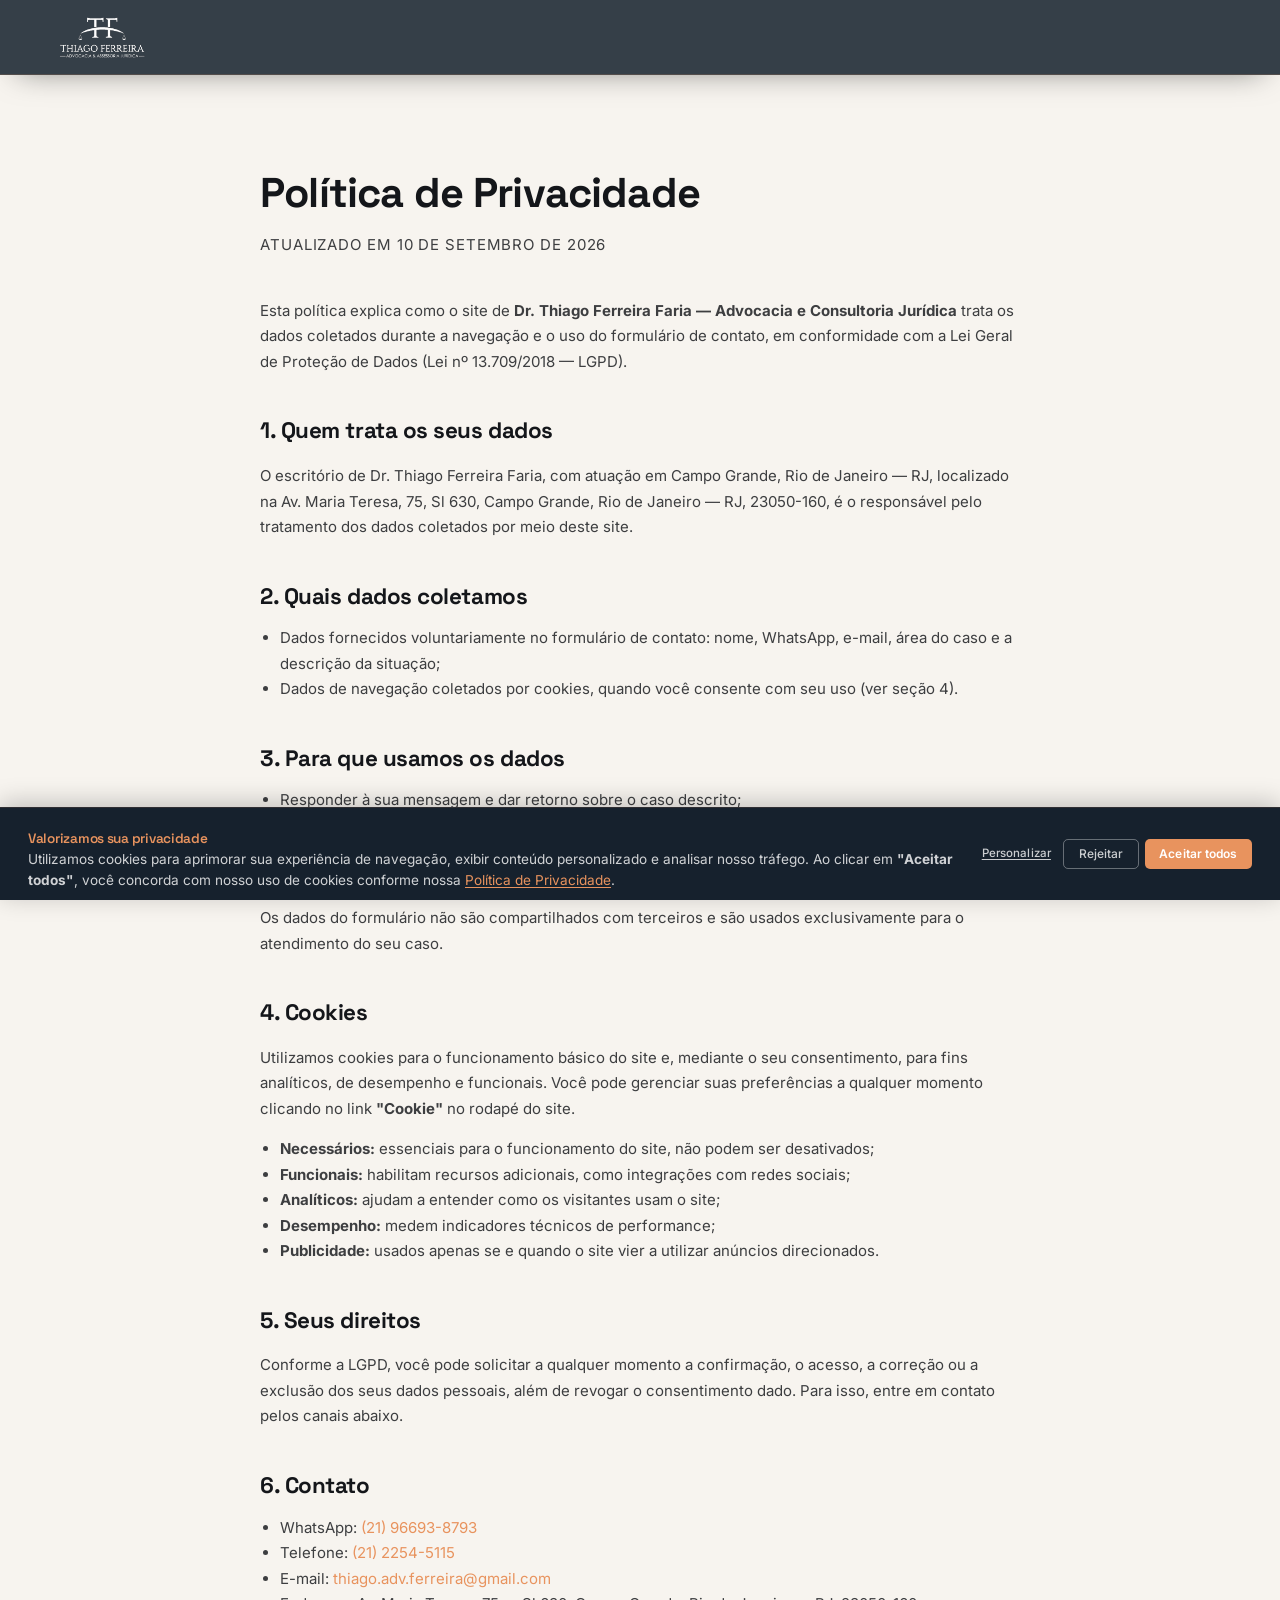
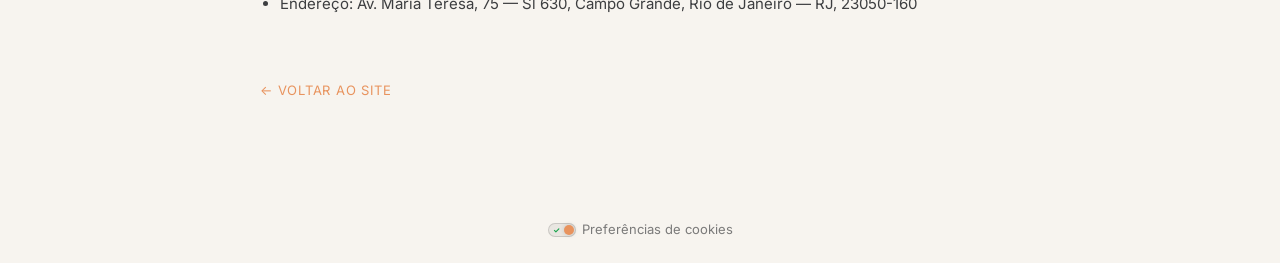
==== commit ffde7a4f: "Ajustes para publicação" ====
--- a/politica-de-privacidade.html
+++ b/politica-de-privacidade.html
@@ -6,7 +6,7 @@
 <title>Política de Privacidade — Dr. Thiago Ferreira Faria Advocacia</title>
 <meta name="description" content="Política de privacidade e uso de cookies do site de Dr. Thiago Ferreira Faria — Advocacia e Consultoria Jurídica." />
 <meta name="robots" content="noindex, follow" />
-<link rel="canonical" href="https://www.thiagoferreiraadvocacia.com.br/politica-de-privacidade" />
+<link rel="canonical" href="https://thiagoferreiraadvocacia.ag5agencia.site/politica-de-privacidade" />
 <link rel="icon" href="assets/favicon-thiago-ferreira-faria.ico" />
 <link rel="preconnect" href="https://fonts.googleapis.com" />
 <link rel="preconnect" href="https://fonts.gstatic.com" crossorigin />
--- a/style.css
+++ b/style.css
@@ -184,7 +184,7 @@
 /* ---------- hero ---------- */
 .hero{
   position:relative;overflow:hidden;color:var(--color-offwhite);
-  min-height:92vh;display:flex;flex-direction:column;justify-content:center;
+  min-height:100vh;display:flex;flex-direction:column;justify-content:center;
   padding:clamp(110px,15vh,150px) var(--pad-x) clamp(48px,7vh,80px);
   background:
     linear-gradient(115deg,rgba(232,147,94,.05) 0%,transparent 30%),
@@ -470,8 +470,9 @@
 }
 
 .carousel__arrow{
+  /* Accessibility fix: 44x44 = touch target mínimo (era 38x38) */
   position:absolute;top:50%;transform:translateY(-50%);z-index:3;
-  display:flex;align-items:center;justify-content:center;width:38px;height:38px;border-radius:50%;
+  display:flex;align-items:center;justify-content:center;width:44px;height:44px;border-radius:50%;
   background:rgba(22,33,45,.55);backdrop-filter:blur(6px);color:var(--color-offwhite);
   border:1px solid rgba(247,244,239,.25);cursor:pointer;transition:background .2s ease,border-color .2s ease,transform .2s ease;
 }
@@ -483,7 +484,8 @@
 .carousel__meta{min-width:0}
 .carousel__count{
   margin:0 0 4px;font-family:'Space Grotesk',sans-serif;font-size:12px;letter-spacing:.06em;
-  color:rgba(20,22,26,.42);white-space:nowrap;
+  /* Accessibility fix: opacity .42 falhava WCAG 4.5:1 (ratio 2.67); .62 aprova (ratio ~4.6) */
+  color:rgba(20,22,26,.62);white-space:nowrap;
 }
 .carousel__count-current{color:var(--color-navy);font-weight:600}
 .carousel__caption{
@@ -492,12 +494,14 @@
   transition:opacity .3s ease;
 }
 .carousel__dots{display:flex;gap:8px;flex-shrink:0;padding-bottom:2px}
+/* Accessibility fix: padding igual nos 4 lados amplia a área de toque sem esticar o círculo; background-clip mantém o visual pequeno original */
 .carousel__dot{
-  width:6px;height:6px;border-radius:50%;border:0;padding:0;cursor:pointer;
+  width:6px;height:6px;border-radius:50%;border:0;cursor:pointer;
+  padding:6px;background-clip:content-box;
   background:rgba(20,22,26,.22);transition:background .25s ease,transform .25s ease,width .3s ease;
 }
 .carousel__dot:hover{background:rgba(20,22,26,.4)}
-.carousel__dot.is-active{width:22px;border-radius:4px;background:var(--color-copper)}
+.carousel__dot.is-active{width:10px;border-radius:50%;background:var(--color-copper)}
 
 @media (max-width:900px){
   .about{grid-template-columns:1fr}
@@ -669,11 +673,8 @@
 @keyframes revealIn{from{opacity:0;transform:scale(.94)}to{opacity:1;transform:none}}
 @keyframes fadeIn{from{opacity:0}to{opacity:1}}
 
+/* PageSpeed fix: seletores .hero__text/.hero__title .reveal removidos — hero não usa mais reveal (ver LCP fix) */
 .reveal{animation:revealUp 700ms var(--ease-out-soft) both;will-change:transform,opacity}
-.hero__text .reveal:nth-of-type(2){animation-delay:110ms}
-.hero__text .reveal:nth-of-type(3){animation-delay:220ms}
-.hero__title .reveal:nth-child(2){animation-delay:110ms}
-.hero__title .reveal:nth-child(3){animation-delay:220ms}
 
 /* revelação ligada ao scroll onde houver suporte; sem suporte, anima no load */
 @supports (animation-timeline:view()){
@@ -742,8 +743,9 @@
 .wa-badge.show{opacity:1;transform:scale(1)}
 
 .wa-close{
-  position:absolute;top:10px;right:10px;background:none;border:none;color:#999;cursor:pointer;
-  padding:5px;transition:color .3s;display:flex;align-items:center;justify-content:center;
+  /* Accessibility fix: padding 15px = touch target 44x44 (ícone 14px mantido) */
+  position:absolute;top:2px;right:2px;background:none;border:none;color:#999;cursor:pointer;
+  padding:15px;transition:color .3s;display:flex;align-items:center;justify-content:center;
 }
 .wa-close:hover{color:#666}
 
--- a/cookie-banner.css
+++ b/cookie-banner.css
@@ -161,21 +161,23 @@
 }
 
 /* Outline — Borda sutil */
+/* Accessibility fix: opacity .38 falhava WCAG 4.5:1; .78 aprova (padrão AG5) */
 .ck-btn--outline {
     background: transparent;
-    border: 1px solid rgba(255, 255, 255, 0.12);
-    color: rgba(255, 255, 255, 0.38);
+    border: 1px solid rgba(255, 255, 255, 0.35);
+    color: rgba(255, 255, 255, 0.78);
 }
 
 .ck-btn--outline:hover {
-    border-color: rgba(255, 255, 255, 0.28);
-    color: rgba(255, 255, 255, 0.65);
+    border-color: rgba(255, 255, 255, 0.55);
+    color: rgba(255, 255, 255, 0.95);
 }
 
 /* Ghost — Link underline */
+/* Accessibility fix: opacity .3 falhava WCAG 4.5:1; .78 aprova (padrão AG5) */
 .ck-btn--ghost {
     background: transparent;
-    color: rgba(255, 255, 255, 0.3);
+    color: rgba(255, 255, 255, 0.78);
     border: none;
     padding: 0.38rem 0.4rem;
     text-decoration: underline;
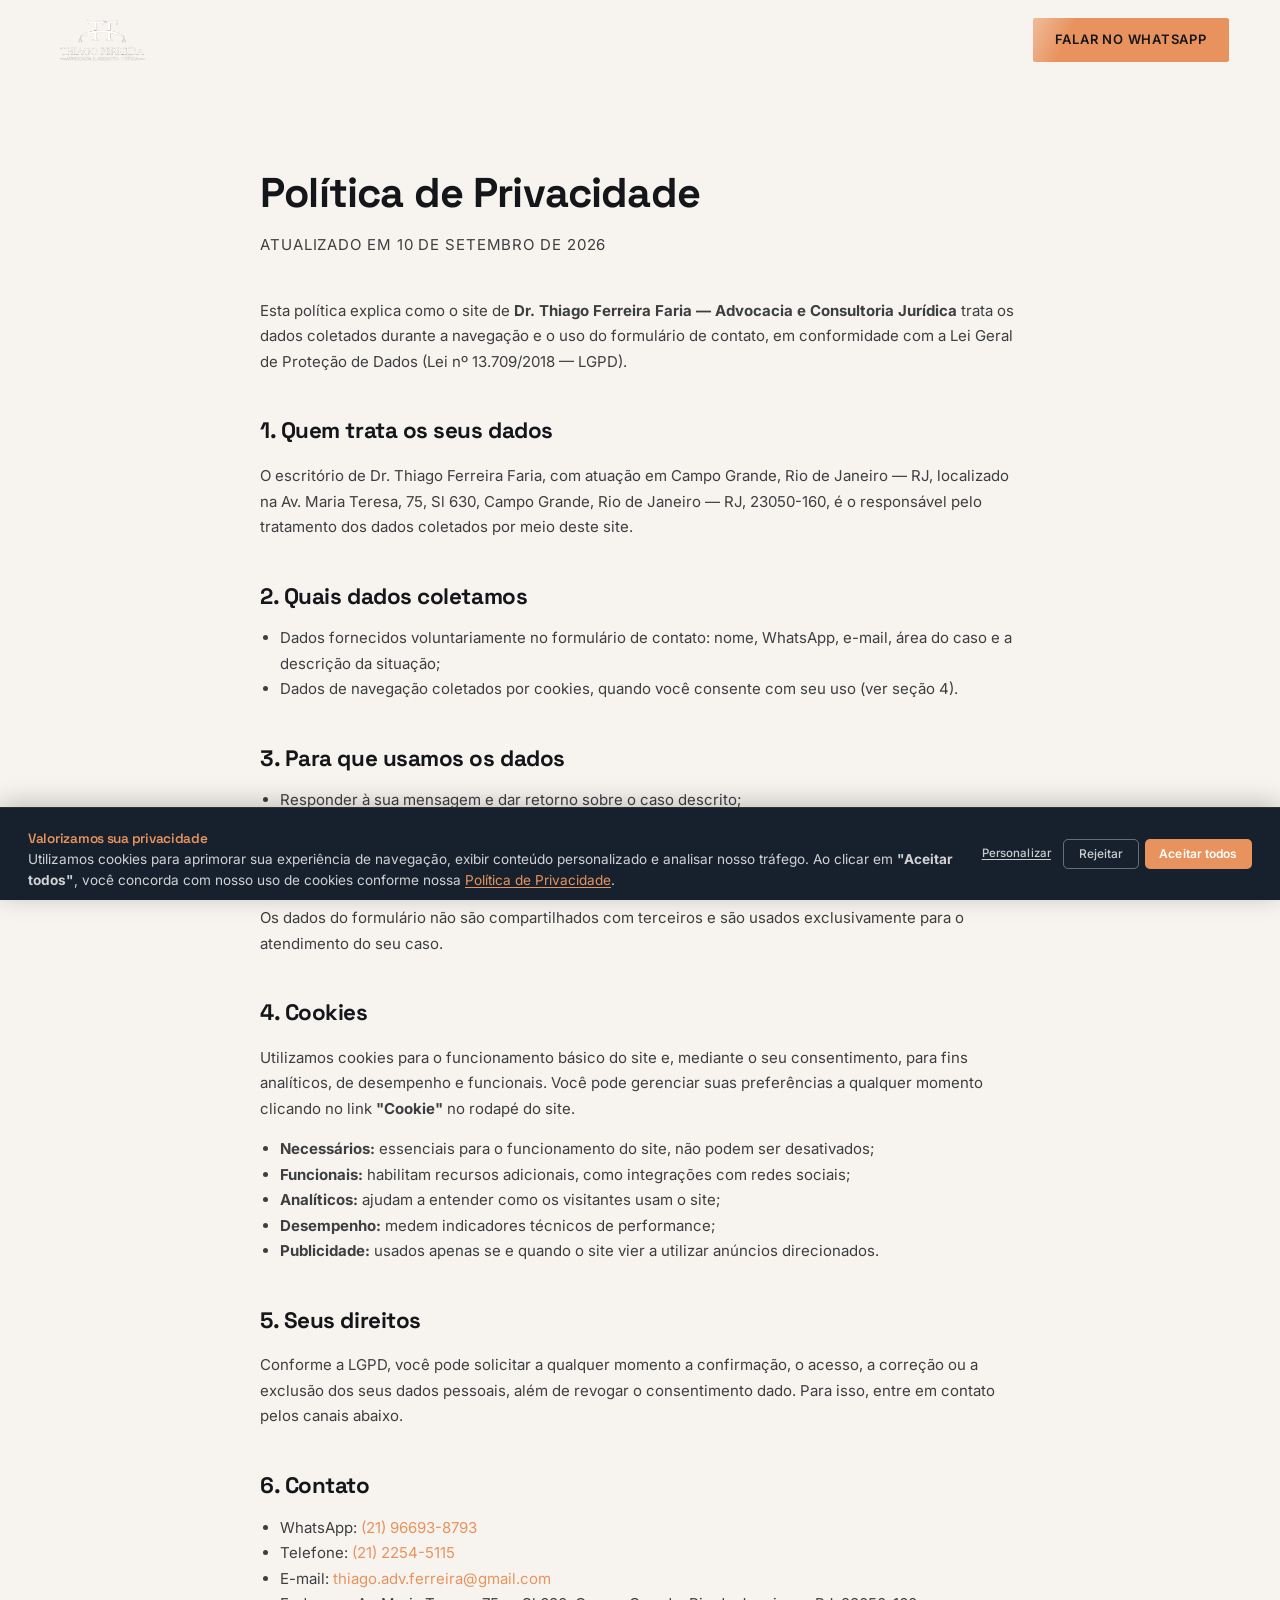
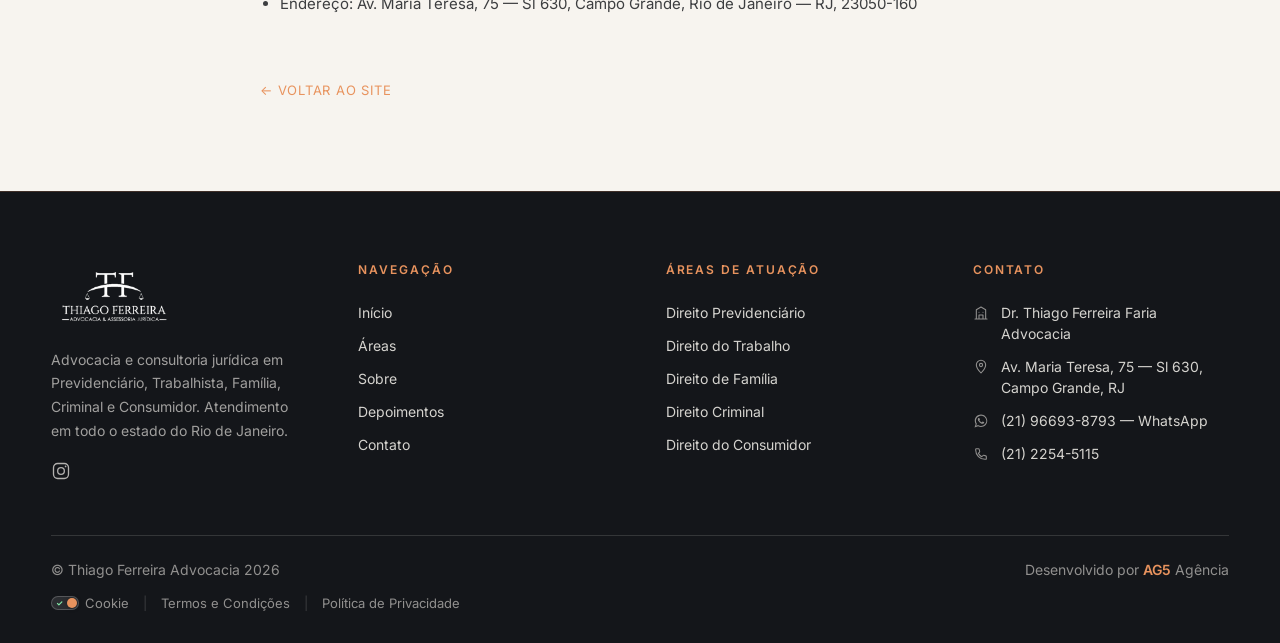
==== commit d6ae2668: "AJUSTE" ====
--- a/politica-de-privacidade.html
+++ b/politica-de-privacidade.html
@@ -27,10 +27,24 @@
 </head>
 <body>
 
-<nav class="nav is-solid" id="nav">
+<nav class="nav is-solid" id="nav" aria-label="Navegação principal">
   <a class="nav__logo" href="/" aria-label="Início">
     <img src="assets/logo-thiago-ferreira-faria-advocacia.webp" alt="Thiago Ferreira — Advocacia &amp; Assessoria Jurídica" />
   </a>
+  <div class="nav__right">
+    <button class="nav__toggle" id="navToggle" type="button" aria-expanded="false" aria-controls="drawer" aria-label="Abrir menu">
+      <span></span><span></span><span></span>
+    </button>
+    <div class="nav__menu" id="navMenu">
+      <span class="nav__glider" id="navGlider" aria-hidden="true"></span>
+      <a href="/#topo">Início</a>
+      <a href="/#areas">Áreas</a>
+      <a href="/#sobre">Sobre</a>
+      <a href="/#depoimentos">Depoimentos</a>
+      <a href="/#contato">Contato</a>
+    </div>
+    <a class="btn btn--copper nav__cta" href="https://wa.me/5521966938793?text=Ol%C3%A1%2C%20vim%20atrav%C3%A9s%20do%20site%20e%20gostaria%20de%20agendar%20uma%20consulta%20jur%C3%ADdica." target="_blank" rel="noopener noreferrer" aria-label="Falar no WhatsApp – menu principal">Falar no WhatsApp</a>
+  </div>
 </nav>
 
 <main class="legal">
@@ -72,7 +86,7 @@
 
     <h2>6. Contato</h2>
     <ul>
-      <li>WhatsApp: <a href="https://wa.me/5521966938793?text=Ol%C3%A1%2C%20vim%20atrav%C3%A9s%20do%20site%20e%20gostaria%20de%20tirar%20uma%20d%C3%BAvida%20jur%C3%ADdica." target="_blank" rel="noopener">(21) 96693-8793</a></li>
+      <li>WhatsApp: <a href="https://wa.me/5521966938793?text=Ol%C3%A1%2C%20vim%20atrav%C3%A9s%20do%20site%20e%20gostaria%20de%20tirar%20uma%20d%C3%BAvida%20jur%C3%ADdica." target="_blank" rel="noopener noreferrer">(21) 96693-8793</a></li>
       <li>Telefone: <a href="tel:+552122545115">(21) 2254-5115</a></li>
       <li>E-mail: <a href="mailto:thiago.adv.ferreira@gmail.com">thiago.adv.ferreira@gmail.com</a></li>
       <li>Endereço: Av. Maria Teresa, 75 — Sl 630, Campo Grande, Rio de Janeiro — RJ, 23050-160</li>
@@ -82,16 +96,86 @@
   </div>
 </main>
 
-<div class="wrap" style="max-width:1180px;margin:0 auto;padding:24px var(--pad-x);text-align:center">
-  <a href="#" id="ck-prefs-link" style="text-decoration:none; color:inherit; display:inline-flex; align-items:center; gap:6px; font-size:13px; color:rgba(20,22,26,.55)">
-    <span id="cookie-toggle" class="active" style="display:inline-flex; align-items:center; width:28px; height:14px; background:rgba(20,22,26,0.06); border-radius:10px; padding:2px; border:1px solid rgba(20,22,26,0.15); position:relative; font-size:8px; font-weight:bold;">
-      <span style="color:#16a34a; margin-left:2px;">✓</span>
-      <span style="color:#dc2626; margin-left:auto; margin-right:2px;">✕</span>
-      <span id="cookie-toggle-dot" style="position:absolute; left:15px; width:10px; height:10px; background:var(--color-copper); border-radius:50%; box-shadow:0 0 5px rgba(0,0,0,0.15); transition:left .2s ease;"></span>
-    </span>
-    Preferências de cookies
-  </a>
-</div>
+<footer class="footer">
+  <div class="wrap footer__grid">
+    <div>
+      <img class="footer__logo" src="assets/logo-thiago-ferreira-faria-advocacia.webp" alt="Thiago Ferreira — Advocacia &amp; Assessoria Jurídica" loading="lazy" />
+      <p>Advocacia e consultoria jurídica em Previdenciário, Trabalhista, Família, Criminal e Consumidor. Atendimento em todo o estado do Rio de Janeiro.</p>
+      <div class="footer__social">
+        <a href="https://www.instagram.com/thiago.adv.ferreira" target="_blank" rel="noopener" aria-label="Instagram">
+          <svg width="20" height="20" viewBox="0 0 24 24" fill="none" aria-hidden="true"><rect x="3" y="3" width="18" height="18" rx="5" stroke="currentColor" stroke-width="1.6"/><circle cx="12" cy="12" r="4" stroke="currentColor" stroke-width="1.6"/><circle cx="17.5" cy="6.5" r="1" fill="currentColor"/></svg>
+        </a>
+      </div>
+    </div>
+    <div>
+      <p class="footer__title">Navegação</p>
+      <div class="footer__links">
+        <a href="/#topo">Início</a>
+        <a href="/#areas">Áreas</a>
+        <a href="/#sobre">Sobre</a>
+        <a href="/#depoimentos">Depoimentos</a>
+        <a href="/#contato">Contato</a>
+      </div>
+    </div>
+    <div>
+      <p class="footer__title">Áreas de atuação</p>
+      <div class="footer__links">
+        <a href="/#areas">Direito Previdenciário</a>
+        <a href="/#areas">Direito do Trabalho</a>
+        <a href="/#areas">Direito de Família</a>
+        <a href="/#areas">Direito Criminal</a>
+        <a href="/#areas">Direito do Consumidor</a>
+      </div>
+    </div>
+    <div>
+      <p class="footer__title">Contato</p>
+      <div class="footer__links footer__links--contact">
+        <a href="https://share.google/JUh9bQpia10CRbpCJ" target="_blank" rel="noopener noreferrer"><svg width="16" height="16" viewBox="0 0 24 24" fill="none" aria-hidden="true"><path d="M3 21h18M5 21V7l7-4 7 4v14M9 21v-6h6v6M9 11h.01M9 15h.01M15 11h.01M15 15h.01" stroke="currentColor" stroke-width="1.6" stroke-linecap="round" stroke-linejoin="round"/></svg><span>Dr. Thiago Ferreira Faria Advocacia</span></a>
+        <a href="https://www.google.com/maps/dir//Advogado+Dr.Thiago+Ferreira+Faria+%7C+Direito+Trabalhista+em+Campo+Grande+RJ+%7C+Previdenci%C3%A1rio+em+Campo+Grande+RJ,+Av.+Maria+Teresa,+75+-+Sl+630+-+Campo+Grande,+Rio+de+Janeiro+-+RJ,+23050-160/@-22.885678,-43.3815552,15z/data=!4m8!4m7!1m0!1m5!1m1!1s0x9be31af3191af1:0xecb54aec549789c8!2m2!1d-43.5657957!2d-22.9043377" target="_blank" rel="noopener noreferrer"><svg width="16" height="16" viewBox="0 0 24 24" fill="none" aria-hidden="true"><path d="M12 21s7-7.1 7-12a7 7 0 1 0-14 0c0 4.9 7 12 7 12Z" stroke="currentColor" stroke-width="1.6" stroke-linejoin="round"/><circle cx="12" cy="9" r="2.4" stroke="currentColor" stroke-width="1.6"/></svg><span>Av. Maria Teresa, 75 — Sl 630, Campo Grande, RJ</span></a>
+        <a href="https://wa.me/5521966938793?text=Ol%C3%A1%2C%20vim%20atrav%C3%A9s%20do%20site%20e%20gostaria%20de%20tirar%20uma%20d%C3%BAvida%20jur%C3%ADdica." target="_blank" rel="noopener noreferrer"><svg width="16" height="16" viewBox="0 0 32 32" fill="currentColor" aria-hidden="true"><path d="M16.001 3C9.096 3 3.5 8.596 3.5 15.5c0 2.386.664 4.62 1.816 6.526L3 29l7.146-2.278a12.44 12.44 0 0 0 5.855 1.478h.005c6.905 0 12.5-5.596 12.5-12.5S22.906 3 16.001 3Zm0 22.87h-.004a10.37 10.37 0 0 1-5.283-1.447l-.379-.225-3.923 1.251 1.271-3.822-.247-.393a10.37 10.37 0 0 1-1.594-5.534c0-5.733 4.667-10.4 10.404-10.4 2.778 0 5.389 1.082 7.352 3.048a10.33 10.33 0 0 1 3.045 7.36c0 5.734-4.666 10.162-10.642 10.162Zm5.693-7.626c-.312-.156-1.846-.911-2.132-1.015-.286-.104-.494-.156-.702.156-.208.313-.806 1.015-.988 1.223-.182.208-.364.234-.676.078-.312-.156-1.318-.486-2.51-1.548-.928-.828-1.555-1.85-1.737-2.163-.182-.313-.02-.482.137-.637.14-.14.312-.365.468-.547.156-.182.208-.313.312-.521.104-.208.052-.39-.026-.547-.078-.156-.702-1.694-.962-2.32-.253-.61-.51-.527-.702-.537l-.598-.01c-.208 0-.547.078-.833.39-.286.313-1.09 1.066-1.09 2.6s1.116 3.017 1.272 3.226c.156.208 2.198 3.36 5.325 4.71.744.322 1.325.514 1.778.658.747.238 1.427.204 1.964.124.599-.09 1.846-.755 2.106-1.484.26-.729.26-1.354.182-1.484-.078-.13-.286-.208-.598-.364Z"/></svg><span>(21) 96693-8793 — WhatsApp</span></a>
+        <a href="tel:+552122545115"><svg width="16" height="16" viewBox="0 0 24 24" fill="none" aria-hidden="true"><path d="M4 5c0-.6.4-1 1-1h3.2c.5 0 .9.3 1 .8l.8 3.2c.1.4 0 .8-.3 1.1L8 10.9a12 12 0 0 0 5.1 5.1l1.8-1.7c.3-.3.7-.4 1.1-.3l3.2.8c.5.1.8.5.8 1V19c0 .6-.4 1-1 1h-1C10.3 20 4 13.7 4 6V5Z" stroke="currentColor" stroke-width="1.6" stroke-linejoin="round"/></svg><span>(21) 2254-5115</span></a>
+      </div>
+    </div>
+  </div>
+  <div class="wrap credits">
+    <div class="credits__top">
+      <p>© Thiago Ferreira Advocacia 2026</p>
+      <p>Desenvolvido por <a href="https://www.ag5agencia.com.br" target="_blank" rel="noopener noreferrer">AG5</a> Agência</p>
+    </div>
+    <div class="credits__right">
+      <a href="#" id="ck-prefs-link" style="text-decoration:none; color:inherit; display:inline-flex; align-items:center; gap:6px;">
+        <span id="cookie-toggle" class="active" style="display:inline-flex; align-items:center; width:28px; height:14px; background:rgba(255,255,255,0.1); border-radius:10px; padding:2px; border:1px solid rgba(255,255,255,0.2); position:relative; font-size:8px; font-weight:bold;">
+          <span style="color:#86EFAC; margin-left:2px;">✓</span>
+          <span style="color:#FCA5A5; margin-left:auto; margin-right:2px;">✕</span>
+          <span id="cookie-toggle-dot" style="position:absolute; left:15px; width:10px; height:10px; background:var(--ck-accent); border-radius:50%; box-shadow:0 0 5px rgba(0,0,0,0.3); transition:left .2s ease;"></span>
+        </span>
+        Cookie
+      </a>
+      <span class="credits__sep" aria-hidden="true">|</span>
+      <a href="/termos-e-condicoes">Termos e Condições</a>
+      <span class="credits__sep" aria-hidden="true">|</span>
+      <a href="/politica-de-privacidade">Política de Privacidade</a>
+    </div>
+  </div>
+</footer>
+
+<div class="drawer-overlay" id="drawerOverlay"></div>
+<aside class="drawer" id="drawer" aria-hidden="true">
+  <div class="drawer__head">
+    <img class="drawer__logo" src="assets/logo-thiago-ferreira-faria-advocacia.webp" alt="Thiago Ferreira — Advocacia &amp; Assessoria Jurídica" />
+    <button class="drawer__close" id="drawerClose" type="button" aria-label="Fechar menu">
+      <span></span><span></span>
+    </button>
+  </div>
+  <nav class="drawer__menu" id="drawerMenu" aria-label="Navegação mobile">
+    <a href="/#topo">Início</a>
+    <a href="/#areas">Áreas</a>
+    <a href="/#sobre">Sobre</a>
+    <a href="/#depoimentos">Depoimentos</a>
+    <a href="/#contato">Contato</a>
+    <a class="btn btn--copper drawer__cta" href="https://wa.me/5521966938793?text=Ol%C3%A1%2C%20vim%20atrav%C3%A9s%20do%20site%20e%20gostaria%20de%20agendar%20uma%20consulta%20jur%C3%ADdica." target="_blank" rel="noopener noreferrer" aria-label="Falar no WhatsApp – menu mobile">Falar no WhatsApp</a>
+  </nav>
+</aside>
 
 <div id="ck-banner" class="ck-banner" role="dialog" aria-modal="true" aria-label="Aviso de cookies" aria-live="polite" aria-hidden="true">
   <div class="ck-banner__inner">
@@ -203,6 +287,41 @@
 
 <button id="ck-prefs-btn" class="ck-prefs-btn" aria-label="Preferências de cookies" style="display:none;">Cookies</button>
 
+<!-- ========== WhatsApp Premium (Balão + Botão flutuante) — Padrão AG5 V4 ========== -->
+<div class="wa-premium-container">
+  <div id="wa-message-bubble" class="wa-bubble">
+    <button class="wa-close" id="wa-close-btn" aria-label="Fechar balão de mensagem">
+      <svg viewBox="0 0 24 24" fill="none" stroke="currentColor" stroke-width="2.5" stroke-linecap="round" width="14" height="14" aria-hidden="true"><path d="M18 6L6 18M6 6l12 12"/></svg>
+    </button>
+    <div class="wa-content">
+      <div class="wa-header">
+        <div class="wa-avatar-wrapper">
+          <img src="assets/thiago-ferreira-faria-advogado-escritorio-campo-grande.webp" alt="Dr. Thiago Ferreira" class="wa-avatar" width="48" height="48">
+        </div>
+        <div class="wa-info">
+          <span class="wa-name">Dr. Thiago Ferreira</span>
+        </div>
+      </div>
+      <div id="wa-typing" class="wa-typing">
+        <span></span><span></span><span></span>
+      </div>
+      <div id="wa-real-message" class="wa-message-text" style="display:none;">
+        <p>Olá! Estamos à disposição para esclarecer suas dúvidas. <strong>Atendimento humanizado.</strong></p>
+      </div>
+    </div>
+  </div>
+
+  <a href="https://wa.me/5521966938793?text=Ol%C3%A1%2C%20vim%20atrav%C3%A9s%20do%20site%20e%20gostaria%20de%20agendar%20uma%20consulta%20jur%C3%ADdica."
+     class="wa-float-btn" target="_blank" rel="noopener noreferrer"
+     id="wa-main-btn" aria-label="Fale conosco pelo WhatsApp">
+    <svg viewBox="0 0 24 24" fill="currentColor" aria-hidden="true" width="30" height="30">
+      <path d="M17.472 14.382c-.297-.149-1.758-.867-2.03-.967-.273-.099-.471-.148-.67.15-.197.297-.767.966-.94 1.164-.173.199-.347.223-.644.075-.297-.15-1.255-.463-2.39-1.475-.883-.788-1.48-1.761-1.653-2.059-.173-.297-.018-.458.13-.606.134-.133.298-.347.446-.52.149-.174.198-.298.298-.497.099-.198.05-.371-.025-.52-.075-.149-.669-1.612-.916-2.207-.242-.579-.487-.5-.669-.51-.173-.008-.371-.01-.57-.01-.198 0-.52.074-.792.372-.272.297-1.04 1.016-1.04 2.479 0 1.462 1.065 2.875 1.213 3.074.149.198 2.096 3.2 5.077 4.487.709.306 1.262.489 1.694.625.712.227 1.36.195 1.871.118.571-.085 1.758-.719 2.006-1.413.248-.694.248-1.289.173-1.413-.074-.124-.272-.198-.57-.347m-5.421 7.403h-.004a9.87 9.87 0 01-5.031-1.378l-.361-.214-3.741.982.998-3.648-.235-.374a9.86 9.86 0 01-1.51-5.26c.001-5.45 4.436-9.884 9.888-9.884 2.64 0 5.122 1.03 6.988 2.898a9.825 9.825 0 012.893 6.994c-.003 5.45-4.437 9.884-9.885 9.884m8.413-18.297A11.815 11.815 0 0012.05 0C5.495 0 .16 5.335.157 11.892c0 2.096.547 4.142 1.588 5.945L.057 24l6.305-1.654a11.882 11.882 0 005.683 1.448h.005c6.554 0 11.89-5.335 11.893-11.893a11.821 11.821 0 00-3.48-8.413z"/>
+    </svg>
+    <span class="wa-badge" id="wa-notification" aria-hidden="true">1</span>
+  </a>
+</div>
+
+<script src="script.js" defer></script>
 <script src="cookie-banner.js" defer></script>
 <script src="https://control-blog.ag5agencia.site/r.js" data-c="thiago-ferreira-faria" defer></script>
 </body>
--- a/style.css
+++ b/style.css
@@ -120,7 +120,7 @@
   .nav__toggle{display:none}
 }
 @media (max-width:899px){
-  .nav__cta{font-size:12px;padding:11px 14px}
+  .nav__cta{display:none}
   .nav::before{
     content:'';position:absolute;inset:0;z-index:-1;pointer-events:none;
     background:linear-gradient(180deg,rgba(20,22,26,.55),rgba(20,22,26,0));
@@ -248,22 +248,22 @@
 
 /* ---------- hero mobile: foto de fundo com degradê ---------- */
 @media (max-width:999px){
-  .hero{min-height:100svh;justify-content:flex-end;padding-bottom:clamp(40px,7vh,64px)}
-  .hero__inner{display:block}
+  .hero{min-height:100svh;justify-content:center;padding-top:clamp(40px,7vh,64px);padding-bottom:clamp(40px,7vh,64px)}
+  .hero__inner{display:block;position:static}
+  .hero__text{transform:translateY(7.5%)}
   .hero__figure{
+    /* fix: posiciona relativo ao .hero (não ao .hero__inner, que só tem a altura do texto) */
     position:absolute;inset:0;max-width:none;margin:0;z-index:0;
     animation:none;justify-self:auto;
   }
   .hero__figure-mark{display:none}
   .hero__figure img{
     width:100%;height:100%;aspect-ratio:auto;object-fit:cover;object-position:75% 18%;
-    opacity:.4;
   }
   .hero__figure figcaption{display:none}
   .hero__figure::after{
     content:'';position:absolute;inset:0;
-    background:linear-gradient(90deg,var(--color-navy) 40%,rgba(22,33,45,.55) 68%,rgba(22,33,45,.15) 100%),
-      linear-gradient(0deg,var(--color-navy) 0%,rgba(22,33,45,.2) 30%,rgba(22,33,45,.2) 70%,var(--color-navy) 100%);
+    background:linear-gradient(0deg,var(--color-navy) 0%,rgba(22,33,45,.48) 35%,rgba(22,33,45,.48) 65%,var(--color-navy) 100%);
   }
   .hero__text{position:relative;z-index:1}
 }
@@ -621,6 +621,8 @@
   padding:4px 0 8px;font-size:16px;border-radius:0;font-family:inherit;font-weight:300;
   letter-spacing:normal;text-transform:none;transition:border-color .25s ease;
 }
+/* select levemente menor que input/textarea — 16px é o mínimo pra evitar zoom automático do iOS nesses dois */
+.form select{font-size:15px}
 .form textarea{resize:vertical}
 .form input:focus,.form select:focus,.form textarea:focus{outline:none;border-color:var(--color-copper)}
 .form input.is-invalid,.form textarea.is-invalid{border-color:var(--color-copper)}
@@ -795,7 +797,7 @@
 .section--contact-bg .contact__assurances dd{color:rgba(247,244,239,.75)}
 
 /* Formulário sobre fundo escuro */
-.section--contact-bg .form label{color:rgba(247,244,239,.85);font-size:13px;font-weight:500;letter-spacing:.04em}
+.section--contact-bg .form label{color:rgba(247,244,239,.85);font-size:11px;font-weight:500;letter-spacing:.04em}
 .section--contact-bg .form input,
 .section--contact-bg .form select,
 .section--contact-bg .form textarea{
@@ -817,5 +819,7 @@
 
 @media (max-width:768px){
   .section--contact-bg{background-attachment:scroll}
-}
-
+  /* mobile: overlay uniforme — o gradiente 105deg do desktop pressupõe form à direita, que no mobile empilha abaixo */
+  .contact-bg__overlay{background:rgba(14,18,24,.85)}
+}
+
